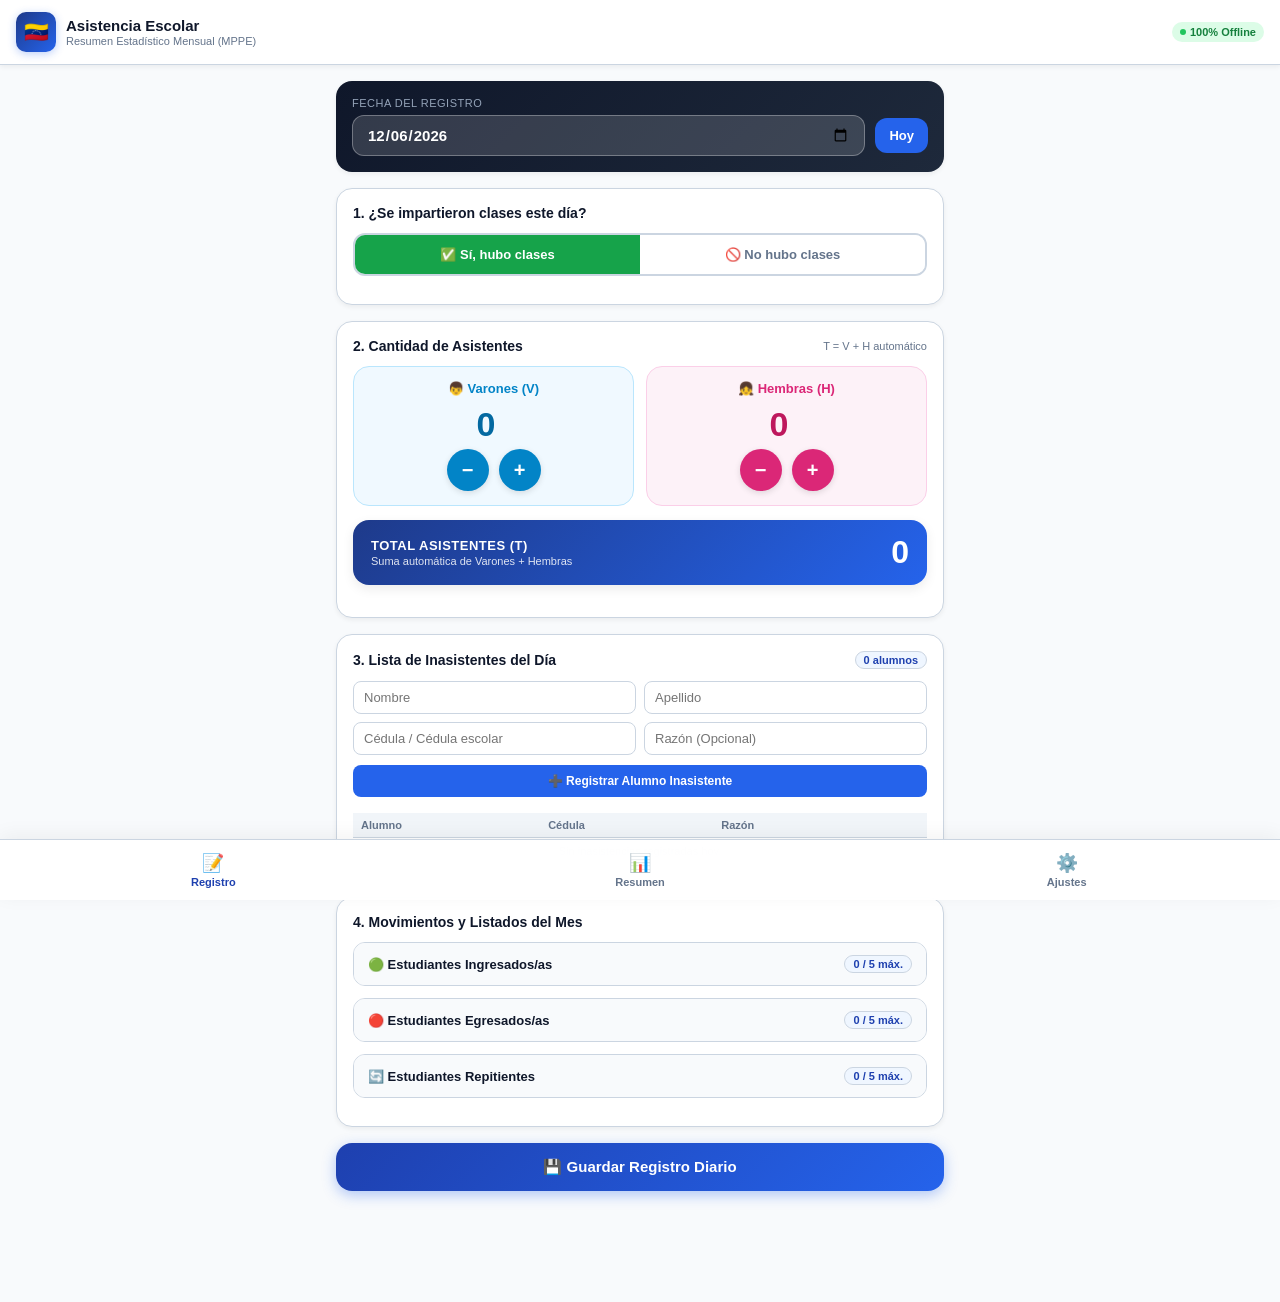
==== AsistenciaEscolar.html @ 457284bc "feat: Version inicial Asistencia Escolar MPPE Venezuela (100% Offline)" ====
<!DOCTYPE html>
<html lang="es">
<head>
  <meta charset="UTF-8">
  <meta name="viewport" content="width=device-width, initial-scale=1.0, maximum-scale=1.0, user-scalable=no">
  <meta name="theme-color" content="#1e3a8a">
  <meta name="description" content="Registro diario de asistencia escolar y resumen estadístico mensual según formato oficial MPPE. 100% offline.">
  <title>Asistencia Escolar - MPPE Venezuela</title>

  <style>
    /* 
      Asistencia Escolar Mobile App Styling
      Estilo moderno, responsivo, soporte de modo oscuro, adaptado al formato venezolano MPPE
    */
    :root {
      --primary: #1e40af;
      --primary-hover: #1d4ed8;
      --primary-light: #eff6ff;
      --boys-color: #0284c7;
      --boys-bg: #f0f9ff;
      --girls-color: #db2777;
      --girls-bg: #fdf2f8;
      --noclass-color: #dc2626;
      --noclass-bg: #fef2f2;
      --success: #16a34a;
      --warning: #d97706;
      --surface: #ffffff;
      --background: #f8fafc;
      --text-main: #0f172a;
      --text-muted: #64748b;
      --border: #cbd5e1;
      --radius-lg: 16px;
      --radius-md: 12px;
      --radius-sm: 8px;
      --shadow-sm: 0 2px 5px rgba(0,0,0,0.06);
      --shadow-md: 0 4px 12px rgba(0,0,0,0.08);
      --shadow-lg: 0 10px 25px -5px rgba(30,64,175,0.15);
    }

    body.dark-mode {
      --background: #0f172a;
      --surface: #1e293b;
      --text-main: #f8fafc;
      --text-muted: #94a3b8;
      --border: #334155;
      --primary-light: #1e293b;
      --boys-bg: #0c4a6e;
      --girls-bg: #831843;
      --noclass-bg: #450a0a;
    }

    * {
      box-sizing: border-box;
      margin: 0;
      padding: 0;
      -webkit-tap-highlight-color: transparent;
      font-family: -apple-system, BlinkMacSystemFont, "Segoe UI", Roboto, Helvetica, Arial, sans-serif;
    }

    body {
      background-color: var(--background);
      color: var(--text-main);
      min-height: 100vh;
      padding-bottom: 95px;
      transition: background-color 0.2s ease, color 0.2s ease;
    }

    /* HEADER */
    .app-header {
      position: sticky;
      top: 0;
      z-index: 40;
      background: rgba(255, 255, 255, 0.96);
      backdrop-filter: blur(12px);
      -webkit-backdrop-filter: blur(12px);
      border-bottom: 1px solid var(--border);
      padding: 12px 16px;
      display: flex;
      align-items: center;
      justify-content: space-between;
      box-shadow: var(--shadow-sm);
    }

    body.dark-mode .app-header {
      background: rgba(30, 41, 59, 0.96);
    }

    .brand {
      display: flex;
      align-items: center;
      gap: 10px;
    }

    .brand-icon {
      width: 40px;
      height: 40px;
      background: linear-gradient(135deg, #1e3a8a, #2563eb);
      color: white;
      border-radius: 10px;
      display: flex;
      align-items: center;
      justify-content: center;
      font-size: 20px;
      box-shadow: 0 2px 8px rgba(37,99,235,0.3);
    }

    .brand-text h1 {
      font-size: 15px;
      font-weight: 700;
      color: var(--text-main);
      line-height: 1.2;
    }

    .brand-text p {
      font-size: 11px;
      color: var(--text-muted);
    }

    .offline-badge {
      background: #dcfce7;
      color: #15803d;
      font-size: 11px;
      font-weight: 600;
      padding: 4px 8px;
      border-radius: 20px;
      display: flex;
      align-items: center;
      gap: 4px;
    }

    body.dark-mode .offline-badge {
      background: #14532d;
      color: #86efac;
    }

    .offline-badge::before {
      content: '';
      width: 6px;
      height: 6px;
      background-color: #22c55e;
      border-radius: 50%;
    }

    .container {
      max-width: 640px;
      margin: 0 auto;
      padding: 16px;
    }

    .tab-content {
      display: none;
    }

    .tab-content.active {
      display: block;
      animation: fadeIn 0.25s ease-in-out;
    }

    @keyframes fadeIn {
      from { opacity: 0; transform: translateY(6px); }
      to { opacity: 1; transform: translateY(0); }
    }

    .card {
      background: var(--surface);
      border-radius: var(--radius-lg);
      border: 1px solid var(--border);
      padding: 16px;
      margin-bottom: 16px;
      box-shadow: var(--shadow-sm);
    }

    .card-title {
      font-size: 14px;
      font-weight: 700;
      color: var(--text-main);
      display: flex;
      align-items: center;
      justify-content: space-between;
      margin-bottom: 12px;
    }

    .badge-counter {
      background: var(--primary-light);
      color: var(--primary);
      padding: 2px 8px;
      border-radius: 12px;
      font-size: 11px;
      font-weight: 700;
      border: 1px solid var(--border);
    }

    /* DATE SELECTOR */
    .date-selector-card {
      background: linear-gradient(135deg, #0f172a, #1e293b);
      color: white;
      border: none;
    }

    .date-selector-card label {
      font-size: 11px;
      color: #94a3b8;
      text-transform: uppercase;
      letter-spacing: 0.5px;
      display: block;
      margin-bottom: 6px;
    }

    .date-input-wrapper {
      display: flex;
      gap: 10px;
      align-items: center;
    }

    .date-input-wrapper input[type="date"] {
      flex: 1;
      background: rgba(255, 255, 255, 0.15);
      border: 1px solid rgba(255, 255, 255, 0.3);
      color: white;
      padding: 10px 14px;
      border-radius: var(--radius-md);
      font-size: 15px;
      font-weight: 600;
      outline: none;
    }

    .btn-today {
      background: #2563eb;
      color: white;
      border: none;
      padding: 10px 14px;
      border-radius: var(--radius-md);
      font-weight: 600;
      font-size: 13px;
      cursor: pointer;
      white-space: nowrap;
    }

    /* CLASES SÍ / NO SELECTOR */
    .class-status-selector {
      border: 2px solid var(--border);
      border-radius: var(--radius-md);
      overflow: hidden;
      display: grid;
      grid-template-columns: 1fr 1fr;
      margin-bottom: 12px;
    }

    .class-status-btn {
      padding: 12px;
      border: none;
      background: var(--surface);
      color: var(--text-muted);
      font-weight: 700;
      font-size: 13px;
      cursor: pointer;
      transition: all 0.2s ease;
      display: flex;
      align-items: center;
      justify-content: center;
      gap: 6px;
    }

    .class-status-btn.active.yes {
      background: #16a34a;
      color: white;
    }

    .class-status-btn.active.no {
      background: #dc2626;
      color: white;
    }

    .word-counter-badge {
      font-size: 11px;
      font-weight: 600;
      padding: 3px 8px;
      border-radius: 6px;
      background: #f1f5f9;
      color: #64748b;
    }

    .word-counter-badge.warn {
      background: #fef3c7;
      color: #b45309;
    }

    .reason-textarea {
      width: 100%;
      margin-top: 8px;
      padding: 12px;
      border-radius: var(--radius-md);
      border: 1px solid #fca5a5;
      background: var(--surface);
      color: var(--text-main);
      font-size: 14px;
      resize: vertical;
      min-height: 80px;
      outline: none;
    }

    /* CONTADORES V Y H */
    .counters-grid {
      display: grid;
      grid-template-columns: 1fr 1fr;
      gap: 12px;
      margin-bottom: 14px;
    }

    .counter-card {
      padding: 14px;
      border-radius: var(--radius-lg);
      text-align: center;
    }

    .counter-card.boys {
      background: var(--boys-bg);
      border: 1px solid #bae6fd;
    }

    .counter-card.girls {
      background: var(--girls-bg);
      border: 1px solid #fbcfe8;
    }

    body.dark-mode .counter-card.boys { border-color: #0284c7; }
    body.dark-mode .counter-card.girls { border-color: #be185d; }

    .counter-title {
      font-size: 13px;
      font-weight: 700;
      margin-bottom: 4px;
    }

    .counter-card.boys .counter-title { color: var(--boys-color); }
    .counter-card.girls .counter-title { color: var(--girls-color); }
    body.dark-mode .counter-card.boys .counter-title { color: #38bdf8; }
    body.dark-mode .counter-card.girls .counter-title { color: #f472b6; }

    .counter-display-input {
      font-size: 34px;
      font-weight: 800;
      line-height: 1;
      margin: 4px 0;
      width: 100%;
      text-align: center;
      border: 1px dashed transparent;
      border-radius: var(--radius-sm);
      background: transparent;
      outline: none;
    }

    .counter-display-input:focus {
      border-color: var(--primary);
      background: rgba(255, 255, 255, 0.4);
    }

    body.dark-mode .counter-display-input:focus {
      background: rgba(0, 0, 0, 0.3);
    }

    .counter-card.boys .counter-display-input { color: #0369a1; }
    .counter-card.girls .counter-display-input { color: #be185d; }
    body.dark-mode .counter-card.boys .counter-display-input { color: #7dd3fc; }
    body.dark-mode .counter-card.girls .counter-display-input { color: #f472b6; }

    .counter-controls {
      display: flex;
      gap: 10px;
      justify-content: center;
    }

    .btn-counter {
      width: 42px;
      height: 42px;
      border-radius: 50%;
      border: none;
      font-size: 20px;
      font-weight: bold;
      cursor: pointer;
      display: flex;
      align-items: center;
      justify-content: center;
      box-shadow: 0 2px 6px rgba(0,0,0,0.12);
    }

    .btn-counter:active { transform: scale(0.92); }
    .boys .btn-counter { background: #0284c7; color: white; }
    .girls .btn-counter { background: #db2777; color: white; }

    /* TOTAL ASISTENCIA CARD */
    .total-summary-card {
      background: linear-gradient(135deg, #1e3a8a, #2563eb);
      color: white;
      border-radius: var(--radius-lg);
      padding: 14px 18px;
      display: flex;
      align-items: center;
      justify-content: space-between;
      margin-bottom: 16px;
      box-shadow: var(--shadow-md);
    }

    .total-summary-title {
      font-size: 13px;
      text-transform: uppercase;
      font-weight: 700;
      letter-spacing: 0.5px;
    }

    .total-summary-sub {
      font-size: 11px;
      opacity: 0.85;
      margin-top: 2px;
    }

    .total-summary-value {
      font-size: 32px;
      font-weight: 800;
    }

    /* INASISTENTES LIST & FORMS */
    .inline-form {
      display: grid;
      grid-template-columns: 1fr 1fr;
      gap: 8px;
      margin-bottom: 10px;
    }

    .form-control-sm {
      width: 100%;
      padding: 8px 10px;
      border: 1px solid var(--border);
      border-radius: var(--radius-sm);
      font-size: 13px;
      background: var(--surface);
      color: var(--text-main);
      outline: none;
    }

    .form-control-sm:focus {
      border-color: var(--primary);
    }

    .btn-add-item {
      background: #2563eb;
      color: white;
      border: none;
      padding: 9px 12px;
      border-radius: var(--radius-sm);
      font-size: 12px;
      font-weight: 700;
      cursor: pointer;
      display: inline-flex;
      align-items: center;
      justify-content: center;
      gap: 4px;
    }

    .items-table {
      width: 100%;
      border-collapse: collapse;
      margin-top: 8px;
      font-size: 12px;
    }

    .items-table th {
      background: #f1f5f9;
      color: var(--text-muted);
      font-weight: 700;
      padding: 6px 8px;
      text-align: left;
      font-size: 11px;
    }

    body.dark-mode .items-table th { background: #0f172a; }

    .items-table td {
      padding: 7px 8px;
      border-top: 1px solid var(--border);
    }

    .btn-del-item {
      background: #fee2e2;
      color: #b91c1c;
      border: none;
      padding: 3px 6px;
      border-radius: 4px;
      font-size: 11px;
      cursor: pointer;
    }

    body.dark-mode .btn-del-item {
      background: #7f1d1d;
      color: #fca5a5;
    }

    /* SAVE BUTTON */
    .btn-save-main {
      width: 100%;
      background: linear-gradient(135deg, #1e40af, #2563eb);
      color: white;
      border: none;
      padding: 15px;
      border-radius: var(--radius-lg);
      font-size: 15px;
      font-weight: 700;
      cursor: pointer;
      box-shadow: 0 4px 14px rgba(37,99,235,0.35);
      display: flex;
      align-items: center;
      justify-content: center;
      gap: 8px;
      margin-top: 10px;
    }

    .btn-save-main:active { transform: scale(0.98); }

    /* SUMMARY TAB */
    .month-picker-bar {
      display: flex;
      gap: 8px;
      margin-bottom: 14px;
    }

    .month-picker-bar select {
      flex: 1;
      padding: 10px;
      border-radius: var(--radius-md);
      border: 1px solid var(--border);
      background: var(--surface);
      color: var(--text-main);
      font-size: 13px;
      font-weight: 600;
      outline: none;
    }

    .metrics-grid {
      display: grid;
      grid-template-columns: repeat(2, 1fr);
      gap: 10px;
      margin-bottom: 14px;
    }

    .metric-card {
      background: var(--surface);
      border-radius: var(--radius-md);
      border: 1px solid var(--border);
      padding: 12px;
      box-shadow: var(--shadow-sm);
    }

    .metric-card.primary {
      grid-column: span 2;
      background: linear-gradient(135deg, #1e3a8a, #1d4ed8);
      color: white;
    }

    .metric-title {
      font-size: 11px;
      text-transform: uppercase;
      font-weight: 700;
      color: var(--text-muted);
    }

    .metric-card.primary .metric-title { color: #bfdbfe; }

    .metric-value {
      font-size: 24px;
      font-weight: 800;
      margin-top: 2px;
    }

    .metric-sub {
      font-size: 11px;
      margin-top: 3px;
      color: var(--text-muted);
    }

    .metric-card.primary .metric-sub { color: #dbeafe; }

    .table-responsive {
      overflow-x: auto;
      border-radius: var(--radius-md);
      border: 1px solid var(--border);
    }

    .daily-log-table {
      width: 100%;
      border-collapse: collapse;
      background: var(--surface);
      color: var(--text-main);
      font-size: 12px;
    }

    .daily-log-table th {
      background: #f1f5f9;
      color: var(--text-muted);
      font-weight: 700;
      text-transform: uppercase;
      font-size: 10px;
      padding: 8px;
      text-align: center;
    }

    body.dark-mode .daily-log-table th { background: #0f172a; }

    .daily-log-table td {
      padding: 8px;
      border-top: 1px solid var(--border);
      text-align: center;
    }

    /* BOTTOM NAV */
    .bottom-nav {
      position: fixed;
      bottom: 0;
      left: 0;
      right: 0;
      z-index: 50;
      background: rgba(255, 255, 255, 0.96);
      backdrop-filter: blur(16px);
      -webkit-backdrop-filter: blur(16px);
      border-top: 1px solid var(--border);
      display: flex;
      justify-content: space-around;
      padding: 8px 0;
      box-shadow: 0 -4px 20px rgba(0,0,0,0.05);
    }

    body.dark-mode .bottom-nav { background: rgba(30, 41, 59, 0.96); }

    .nav-item {
      flex: 1;
      display: flex;
      flex-direction: column;
      align-items: center;
      justify-content: center;
      gap: 2px;
      background: none;
      border: none;
      color: var(--text-muted);
      font-size: 11px;
      font-weight: 600;
      cursor: pointer;
      padding: 4px 0;
    }

    .nav-item.active { color: var(--primary); }
    .nav-icon { font-size: 18px; }

    /* MODAL */
    .modal-overlay {
      position: fixed;
      top: 0; left: 0; right: 0; bottom: 0;
      background: rgba(15, 23, 42, 0.65);
      backdrop-filter: blur(4px);
      z-index: 100;
      display: flex;
      align-items: center;
      justify-content: center;
      padding: 16px;
      opacity: 0;
      pointer-events: none;
      transition: opacity 0.2s ease;
    }

    .modal-overlay.active {
      opacity: 1;
      pointer-events: auto;
    }

    .modal-container {
      background: var(--surface);
      color: var(--text-main);
      width: 100%;
      max-width: 500px;
      border-radius: var(--radius-lg);
      padding: 18px;
      box-shadow: var(--shadow-lg);
      max-height: 90vh;
      overflow-y: auto;
    }

    .modal-header {
      display: flex;
      align-items: center;
      justify-content: space-between;
      margin-bottom: 12px;
    }

    .modal-title {
      font-size: 15px;
      font-weight: 700;
      color: var(--text-main);
    }

    .btn-close-modal {
      background: #f1f5f9;
      border: none;
      width: 30px;
      height: 30px;
      border-radius: 50%;
      font-size: 16px;
      cursor: pointer;
      display: flex;
      align-items: center;
      justify-content: center;
    }

    body.dark-mode .btn-close-modal { background: #334155; color: white; }

    /* TOAST */
    .toast {
      position: fixed;
      top: 18px;
      left: 50%;
      transform: translateX(-50%) translateY(-20px);
      background: #0f172a;
      color: white;
      padding: 10px 18px;
      border-radius: 30px;
      font-size: 12px;
      font-weight: 600;
      box-shadow: 0 10px 25px rgba(0,0,0,0.2);
      z-index: 200;
      opacity: 0;
      pointer-events: none;
      transition: all 0.3s ease;
    }

    .toast.show {
      opacity: 1;
      transform: translateX(-50%) translateY(0);
    }

    /* COLLAPSIBLE DETAILS */
    details {
      border: 1px solid var(--border);
      border-radius: var(--radius-md);
      margin-bottom: 12px;
      background: var(--surface);
      overflow: hidden;
    }

    details summary {
      padding: 12px 14px;
      font-weight: 700;
      font-size: 13px;
      cursor: pointer;
      background: #f8fafc;
      color: var(--text-main);
      display: flex;
      align-items: center;
      justify-content: space-between;
      user-select: none;
    }

    body.dark-mode details summary { background: #1e293b; }

    details[open] summary {
      border-bottom: 1px solid var(--border);
    }

    .details-body {
      padding: 14px;
    }
  </style>
</head>
<body>

  <!-- HEADER NATIVO MÓVIL -->
  <header class="app-header">
    <div class="brand">
      <div class="brand-icon">🇻🇪</div>
      <div class="brand-text">
        <h1>Asistencia Escolar</h1>
        <p>Resumen Estadístico Mensual (MPPE)</p>
      </div>
    </div>
    <div class="header-actions">
      <span class="offline-badge">100% Offline</span>
    </div>
  </header>

  <main class="container">

    <!-- ========================================== -->
    <!-- TAB 1: REGISTRO DIARIO DE ASISTENCIA       -->
    <!-- ========================================== -->
    <section id="tab-form" class="tab-content active">

      <!-- SELECTOR DE FECHA -->
      <div class="card date-selector-card">
        <label for="inputDate">Fecha del Registro</label>
        <div class="date-input-wrapper">
          <input type="date" id="inputDate">
          <button type="button" id="btnToday" class="btn-today">Hoy</button>
        </div>
      </div>

      <!-- PASO 1: SE DIO O NO SE DIO CLASES -->
      <div class="card">
        <div class="card-title">
          <span>1. ¿Se impartieron clases este día?</span>
        </div>

        <div class="class-status-selector">
          <button type="button" id="btnClassYes" class="class-status-btn active yes">
            ✅ Sí, hubo clases
          </button>
          <button type="button" id="btnClassNo" class="class-status-btn no">
            🚫 No hubo clases
          </button>
        </div>

        <!-- MOTIVO SI NO HUBO CLASES -->
        <div id="containerNoClassReason" style="display: none; margin-top: 10px;">
          <div style="display: flex; justify-content: space-between; align-items: center; margin-bottom: 4px;">
            <label style="font-size: 11px; font-weight: 700; color: #dc2626; text-transform: uppercase;">
              Motivo o razón de suspensión:
            </label>
            <span id="wordCountBadge" class="word-counter-badge">0 / 20 palabras sugeridas</span>
          </div>
          <p style="font-size: 11px; color: var(--text-muted); margin-bottom: 6px;">
            💡 <em>Sugerencia: No exceder 20 palabras para que ajuste perfectamente en la casilla del formato oficial.</em>
          </p>
          <textarea id="inputNoClassReason" class="reason-textarea" placeholder="Ej: Suspensión por mantenimiento de aulas y fumigación general..."></textarea>
        </div>
      </div>

      <!-- SECCIÓN QUE SOLO SE MUESTRA SI SÍ HUBO CLASES -->
      <div id="classActiveSection">

        <!-- PASO 2: ASISTENCIA V Y H (T ES AUTOMÁTICO) -->
        <div class="card">
          <div class="card-title">
            <span>2. Cantidad de Asistentes</span>
            <span style="font-size:11px; color:var(--text-muted); font-weight:normal;">T = V + H automático</span>
          </div>

          <div class="counters-grid">
            <!-- VARONES (V) -->
            <div class="counter-card boys">
              <div class="counter-title">👦 Varones (V)</div>
              <input type="number" id="inputNinos" class="counter-display-input" min="0" value="0" inputmode="numeric" pattern="[0-9]*">
              <div class="counter-controls">
                <button type="button" id="btnMinusNinos" class="btn-counter">−</button>
                <button type="button" id="btnPlusNinos" class="btn-counter">+</button>
              </div>
            </div>

            <!-- HEMBRAS (H) -->
            <div class="counter-card girls">
              <div class="counter-title">👧 Hembras (H)</div>
              <input type="number" id="inputNinas" class="counter-display-input" min="0" value="0" inputmode="numeric" pattern="[0-9]*">
              <div class="counter-controls">
                <button type="button" id="btnMinusNinas" class="btn-counter">−</button>
                <button type="button" id="btnPlusNinas" class="btn-counter">+</button>
              </div>
            </div>
          </div>

          <!-- ASISTENCIA TOTAL DEL DÍA (AUTOMÁTICA) -->
          <div class="total-summary-card">
            <div>
              <div class="total-summary-title">Total Asistentes (T)</div>
              <div class="total-summary-sub">Suma automática de Varones + Hembras</div>
            </div>
            <div id="displayTotal" class="total-summary-value">0</div>
          </div>
        </div>

        <!-- PASO 3: LISTA DE ALUMNOS INASISTENTES DEL DÍA (SIN LÍMITE) -->
        <div class="card">
          <div class="card-title">
            <span>3. Lista de Inasistentes del Día</span>
            <span id="badgeInasistentesCount" class="badge-counter">0 alumnos</span>
          </div>

          <div class="inline-form">
            <input type="text" id="inasistenteNombre" class="form-control-sm" placeholder="Nombre">
            <input type="text" id="inasistenteApellido" class="form-control-sm" placeholder="Apellido">
            <input type="text" id="inasistenteCedula" class="form-control-sm" placeholder="Cédula / Cédula escolar">
            <input type="text" id="inasistenteRazon" class="form-control-sm" placeholder="Razón (Opcional)">
          </div>

          <button type="button" id="btnAddInasistente" class="btn-add-item" style="width: 100%; margin-bottom: 8px;">
            ➕ Registrar Alumno Inasistente
          </button>

          <div id="containerInasistentesList" style="overflow-x: auto;">
            <table class="items-table">
              <thead>
                <tr>
                  <th>Alumno</th>
                  <th>Cédula</th>
                  <th>Razón</th>
                  <th></th>
                </tr>
              </thead>
              <tbody id="tbodyInasistentes">
                <tr><td colspan="4" style="text-align:center; color:var(--text-muted);">Sin inasistencias registradas hoy.</td></tr>
              </tbody>
            </table>
          </div>
        </div>

      </div> <!-- Fin #classActiveSection -->

      <!-- SECCIONES DE MATRÍCULA Y MOVIMIENTOS DEL MES -->
      <div class="card">
        <div class="card-title">
          <span>4. Movimientos y Listados del Mes</span>
        </div>

        <!-- 4.1 INGRESADOS (MÁX 5 AL MES) -->
        <details>
          <summary>
            <span>🟢 Estudiantes Ingresados/as</span>
            <span id="badgeIngresadosCount" class="badge-counter">0 / 5 máx.</span>
          </summary>
          <div class="details-body">
            <p style="font-size: 11px; color: var(--text-muted); margin-bottom: 10px;">
              Límite de 5 registros mensuales según formato MPPE.
            </p>
            <div class="inline-form">
              <input type="text" id="ingresadoNombre" class="form-control-sm" placeholder="Nombre y Apellido">
              <select id="ingresadoGen" class="form-control-sm">
                <option value="V">Varón (V)</option>
                <option value="H">Hembra (H)</option>
              </select>
              <input type="text" id="ingresadoPlantel" class="form-control-sm" placeholder="Plantel de procedencia">
              <input type="date" id="ingresadoFecha" class="form-control-sm">
            </div>
            <button type="button" id="btnAddIngresado" class="btn-add-item" style="width: 100%; margin-bottom: 8px;">
              ➕ Agregar Estudiante Ingresado
            </button>
            <table class="items-table">
              <thead>
                <tr><th>Nombre</th><th>Gen</th><th>Procedencia</th><th>Fecha</th><th></th></tr>
              </thead>
              <tbody id="tbodyIngresados"></tbody>
            </table>
          </div>
        </details>

        <!-- 4.2 EGRESADOS (MÁX 5 AL MES) -->
        <details>
          <summary>
            <span>🔴 Estudiantes Egresados/as</span>
            <span id="badgeEgresadosCount" class="badge-counter">0 / 5 máx.</span>
          </summary>
          <div class="details-body">
            <p style="font-size: 11px; color: var(--text-muted); margin-bottom: 10px;">
              Límite de 5 registros mensuales según formato MPPE.
            </p>
            <div class="inline-form">
              <input type="text" id="egresadoNombre" class="form-control-sm" placeholder="Nombre y Apellido">
              <select id="egresadoGen" class="form-control-sm">
                <option value="V">Varón (V)</option>
                <option value="H">Hembra (H)</option>
              </select>
              <input type="text" id="egresadoPlantel" class="form-control-sm" placeholder="Plantel aceptación de cupo">
              <input type="date" id="egresadoFecha" class="form-control-sm">
            </div>
            <button type="button" id="btnAddEgresado" class="btn-add-item" style="width: 100%; margin-bottom: 8px;">
              ➕ Agregar Estudiante Egresado
            </button>
            <table class="items-table">
              <thead>
                <tr><th>Nombre</th><th>Gen</th><th>Plantel Aceptación</th><th>Fecha</th><th></th></tr>
              </thead>
              <tbody id="tbodyEgresados"></tbody>
            </table>
          </div>
        </details>

        <!-- 4.3 REPITIENTES (MÁX 5 AL MES) -->
        <details>
          <summary>
            <span>🔄 Estudiantes Repitientes</span>
            <span id="badgeRepitientesCount" class="badge-counter">0 / 5 máx.</span>
          </summary>
          <div class="details-body">
            <p style="font-size: 11px; color: var(--text-muted); margin-bottom: 10px;">
              Selección exclusiva: 1ª, 2ª o 3ª vez. Límite de 5 registros mensuales.
            </p>
            <div class="inline-form">
              <input type="text" id="repitienteNombre" class="form-control-sm" placeholder="Nombre y Apellido">
              <input type="number" id="repitienteEdad" class="form-control-sm" placeholder="Edad" min="3" max="20">
              <select id="repitienteVez" class="form-control-sm" style="grid-column: span 2;">
                <option value="1">1ª vez</option>
                <option value="2">2ª vez</option>
                <option value="3">3ª vez</option>
              </select>
            </div>
            <button type="button" id="btnAddRepitiente" class="btn-add-item" style="width: 100%; margin-bottom: 8px;">
              ➕ Agregar Estudiante Repitiente
            </button>
            <table class="items-table">
              <thead>
                <tr><th>Nombre</th><th>Edad</th><th>Condición</th><th></th></tr>
              </thead>
              <tbody id="tbodyRepitientes"></tbody>
            </table>
          </div>
        </details>
      </div>

      <!-- BOTON GUARDAR -->
      <button type="button" id="btnSaveAttendance" class="btn-save-main">
        💾 Guardar Registro Diario
      </button>

    </section>

    <!-- ========================================== -->
    <!-- TAB 2: RESUMEN MENSUAL E INFORMES          -->
    <!-- ========================================== -->
    <section id="tab-summary" class="tab-content">
      
      <!-- BARRA DE SELECCION DE MES/AÑO -->
      <div class="card" style="padding: 12px;">
        <div class="month-picker-bar">
          <select id="selectMonth">
            <option value="01">Enero</option>
            <option value="02">Febrero</option>
            <option value="03">Marzo</option>
            <option value="04">Abril</option>
            <option value="05">Mayo</option>
            <option value="06">Junio</option>
            <option value="07">Julio</option>
            <option value="08">Agosto</option>
            <option value="09">Septiembre</option>
            <option value="10">Octubre</option>
            <option value="11">Noviembre</option>
            <option value="12">Diciembre</option>
          </select>
          <select id="selectYear"></select>
        </div>

        <!-- BOTONES DE EXPORTACION SEGÚN FORMATO MPPE -->
        <div style="display: grid; grid-template-columns: 1fr 1fr; gap: 8px;">
          <button type="button" id="btnExportPDF" style="background:#dc2626; color:white; border:none; padding:12px; border-radius:var(--radius-md); font-weight:700; font-size:12px; cursor:pointer; display:flex; align-items:center; justify-content:center; gap:6px;">
            📄 Exportar PDF (MPPE)
          </button>
          <button type="button" id="btnExportExcel" style="background:#16a34a; color:white; border:none; padding:12px; border-radius:var(--radius-md); font-weight:700; font-size:12px; cursor:pointer; display:flex; align-items:center; justify-content:center; gap:6px;">
            📊 Exportar Excel (MPPE)
          </button>
        </div>
      </div>

      <!-- METRICAS Y PROMEDIOS -->
      <div class="metrics-grid">
        <div class="metric-card primary">
          <div class="metric-title">Promedio Asistencia Diaria</div>
          <div id="valPromedioTotal" class="metric-value">0</div>
          <div id="valPromedioNinosNinas" class="metric-sub">0 Varones (V) / 0 Hembras (H)</div>
        </div>

        <div class="metric-card">
          <div class="metric-title">Días con Clases</div>
          <div id="valDiasLectivos" class="metric-value" style="color:#16a34a;">0</div>
          <div class="metric-sub">Días impartidos</div>
        </div>

        <div class="metric-card">
          <div class="metric-title">Días Sin Clases</div>
          <div id="valDiasSinClases" class="metric-value" style="color:#dc2626;">0</div>
          <div class="metric-sub">Días suspendidos</div>
        </div>

        <div class="metric-card">
          <div class="metric-title">Ingresados Mes</div>
          <div id="valIntegradosTotal" class="metric-value" style="color:#0284c7;">0</div>
          <div class="metric-sub">Máx. 5 al mes</div>
        </div>

        <div class="metric-card">
          <div class="metric-title">Retirados Mes</div>
          <div id="valRetiradosTotal" class="metric-value" style="color:#d97706;">0</div>
          <div class="metric-sub">Egresados en el mes</div>
        </div>
      </div>

      <!-- GRAFICO DE TENDENCIA -->
      <div class="card">
        <div class="card-title">📈 Tendencia de Asistencia Diaria</div>
        <div id="chartContainer" style="margin-top: 10px;"></div>
      </div>

      <!-- TABLA BITÁCORA DIARIA DEL MES -->
      <div class="card">
        <div class="card-title">📅 Registros Diarios del Mes</div>
        <div class="table-responsive" style="margin-top: 10px;">
          <table class="daily-log-table">
            <thead>
              <tr>
                <th>Día</th>
                <th>Fecha</th>
                <th>Estado</th>
                <th>V</th>
                <th>H</th>
                <th>Total</th>
                <th>Inasist.</th>
                <th>Acción</th>
              </tr>
            </thead>
            <tbody id="dailyLogTableBody"></tbody>
          </table>
        </div>
      </div>

    </section>

    <!-- ========================================== -->
    <!-- TAB 3: AJUSTES, CONFIGURACIÓN Y MODO OSCURO -->
    <!-- ========================================== -->
    <section id="tab-settings" class="tab-content">
      
      <!-- MODO OSCURO -->
      <div class="card">
        <div style="display:flex; justify-content:space-between; align-items:center;">
          <div>
            <strong style="font-size: 14px;">🌙 Modo Oscuro</strong>
            <p style="font-size: 11px; color: var(--text-muted);">Interfaz optimizada para baja luminosidad</p>
          </div>
          <input type="checkbox" id="toggleDarkMode" style="width:20px; height:20px; cursor:pointer;">
        </div>
      </div>

      <!-- DATOS INSTITUCIONALES DEL PLANTEL (MEMBRETE MPPE) -->
      <div class="card">
        <div class="card-title">🏫 Datos Institucionales del Plantel</div>
        <div style="display: flex; flex-direction: column; gap: 10px;">
          <div>
            <label style="font-size: 11px; font-weight:700; color:var(--text-muted); text-transform:uppercase;">Nombre del Plantel / Escuela</label>
            <input type="text" id="cfgSchoolName" class="form-control-sm" placeholder="Ej. U.E.N. República de Indonesia">
          </div>
          <div style="display:grid; grid-template-columns: 1fr 1fr; gap: 8px;">
            <div>
              <label style="font-size: 11px; font-weight:700; color:var(--text-muted); text-transform:uppercase;">Código DEA</label>
              <input type="text" id="cfgDeaCode" class="form-control-sm" placeholder="Ej. OD 17441503">
            </div>
            <div>
              <label style="font-size: 11px; font-weight:700; color:var(--text-muted); text-transform:uppercase;">RIF</label>
              <input type="text" id="cfgSchoolRif" class="form-control-sm" placeholder="Ej. J-31685926-6">
            </div>
          </div>
          <div>
            <label style="font-size: 11px; font-weight:700; color:var(--text-muted); text-transform:uppercase;">Ubicación / Dirección</label>
            <input type="text" id="cfgSchoolLocation" class="form-control-sm" placeholder="Ej. Valle Arriba - Baruta">
          </div>
        </div>
      </div>

      <!-- DATOS DEL AULA Y DOCENTE -->
      <div class="card">
        <div class="card-title">📋 Datos del Aula y Docente</div>
        <div style="display: flex; flex-direction: column; gap: 10px;">
          <div>
            <label style="font-size: 11px; font-weight:700; color:var(--text-muted); text-transform:uppercase;">Docente</label>
            <input type="text" id="cfgTeacherName" class="form-control-sm" placeholder="Ej. Prof. María Rodríguez">
          </div>
          <div style="display:grid; grid-template-columns: 1fr 1fr; gap: 8px;">
            <div>
              <label style="font-size: 11px; font-weight:700; color:var(--text-muted); text-transform:uppercase;">Grado</label>
              <input type="text" id="cfgGrade" class="form-control-sm" placeholder="Ej. 3er Grado">
            </div>
            <div>
              <label style="font-size: 11px; font-weight:700; color:var(--text-muted); text-transform:uppercase;">Sección</label>
              <input type="text" id="cfgSection" class="form-control-sm" placeholder="Ej. A">
            </div>
          </div>
          <div style="display:grid; grid-template-columns: 1fr 1fr; gap: 8px;">
            <div>
              <label style="font-size: 11px; font-weight:700; color:var(--text-muted); text-transform:uppercase;">Año Escolar</label>
              <input type="text" id="cfgSchoolYear" class="form-control-sm" placeholder="Ej. 2025-2026">
            </div>
            <div>
              <label style="font-size: 11px; font-weight:700; color:var(--text-muted); text-transform:uppercase;">Días Hábiles del Mes</label>
              <input type="number" id="cfgDiasHabiles" class="form-control-sm" placeholder="Ej. 20" min="1" max="31">
            </div>
          </div>
        </div>
      </div>

      <!-- MATRÍCULA INICIAL Y EXTRANJEROS -->
      <div class="card">
        <div class="card-title">📊 Matrícula Inicial y Extranjeros</div>
        <div style="display: flex; flex-direction: column; gap: 10px;">
          <div>
            <label style="font-size: 11px; font-weight:700; color:var(--text-muted); text-transform:uppercase;">Matriculados en 1º Día del Mes</label>
            <div style="display:grid; grid-template-columns: 1fr 1fr; gap: 8px; margin-top:4px;">
              <input type="number" id="cfgMatriculaV" class="form-control-sm" placeholder="Varones (V)" min="0">
              <input type="number" id="cfgMatriculaH" class="form-control-sm" placeholder="Hembras (H)" min="0">
            </div>
          </div>
          <div>
            <label style="font-size: 11px; font-weight:700; color:var(--text-muted); text-transform:uppercase;">Extranjeros Matriculados</label>
            <div style="display:grid; grid-template-columns: 1fr 1fr; gap: 8px; margin-top:4px;">
              <input type="number" id="cfgExtranjerosV" class="form-control-sm" placeholder="Varones (V)" min="0">
              <input type="number" id="cfgExtranjerosH" class="form-control-sm" placeholder="Hembras (H)" min="0">
            </div>
          </div>
        </div>
      </div>

      <!-- CLASIFICACIÓN POR EDAD Y GÉNERO -->
      <div class="card">
        <div class="card-title">
          <span>👶 Clasificación por Edad y Género</span>
          <span style="font-size:10px; color:var(--text-muted);">Planilla Oficial</span>
        </div>
        <p style="font-size: 11px; color: var(--text-muted); margin-bottom: 8px;">
          Guarda las edades de tus alumnos. El total (T) se calcula automáticamente:
        </p>
        <div id="containerAgesConfig" style="display:flex; flex-direction:column; gap:6px;">
          <!-- Filas de edades generadas dinámicamente -->
        </div>
        <button type="button" id="btnAddAgeRow" class="btn-add-item" style="margin-top: 8px; width:100%;">
          ➕ Agregar otra edad
        </button>
      </div>

      <!-- BOTONES DE GUARDAR O BORRAR CONFIGURACIÓN -->
      <div style="display: flex; flex-direction: column; gap: 8px; margin-bottom: 16px;">
        <button type="button" id="btnSaveConfig" style="background:#1e40af; color:white; border:none; padding:12px; border-radius:var(--radius-md); font-weight:700; font-size:13px; cursor:pointer;">
          💾 Guardar Configuración Permanente
        </button>
        <button type="button" id="btnClearConfig" style="background:#fee2e2; color:#b91c1c; border:1px solid #fca5a5; padding:10px; border-radius:var(--radius-md); font-weight:700; font-size:12px; cursor:pointer;">
          🗑️ Borrar Configuración (Preguntar siempre antes de exportar)
        </button>
      </div>

      <!-- RESPALDO JSON Y DEMO -->
      <div class="card">
        <div class="card-title">📦 Copia de Seguridad y Datos Demo</div>
        <div style="display: flex; flex-direction: column; gap: 8px;">
          <button type="button" id="btnLoadDemoData" style="background:#16a34a; color:white; border:none; padding:10px; border-radius:var(--radius-md); font-weight:700; font-size:12px; cursor:pointer;">
            ⚡ Cargar Datos de Demostración del Mes
          </button>
          <button type="button" id="btnExportBackup" style="background:#4f46e5; color:white; border:none; padding:10px; border-radius:var(--radius-md); font-weight:700; font-size:12px; cursor:pointer;">
            ⬇️ Descargar Copia de Seguridad (.json)
          </button>
          <label style="background:#e0e7ff; color:#3730a3; border:1px dashed #6366f1; padding:10px; border-radius:var(--radius-md); font-weight:700; font-size:12px; cursor:pointer; text-align:center; display:block;">
            ⬆️ Restaurar Copia de Seguridad
            <input type="file" id="inputImportBackup" accept=".json" style="display: none;">
          </label>
        </div>
      </div>

    </section>

  </main>

  <!-- NAVEGACIÓN INFERIOR TÁCTIL -->
  <nav class="bottom-nav">
    <button type="button" class="nav-item active" data-tab="form">
      <span class="nav-icon">📝</span>
      <span>Registro</span>
    </button>
    <button type="button" class="nav-item" data-tab="summary">
      <span class="nav-icon">📊</span>
      <span>Resumen</span>
    </button>
    <button type="button" class="nav-item" data-tab="settings">
      <span class="nav-icon">⚙️</span>
      <span>Ajustes</span>
    </button>
  </nav>

  <!-- MODAL: PREGUNTAR DATOS ESTADÍSTICOS ANTES DE EXPORTAR -->
  <div id="modalExportPrompt" class="modal-overlay">
    <div class="modal-container">
      <div class="modal-header">
        <h3 class="modal-title">📄 Datos Requeridos para el Informe Oficial</h3>
        <button type="button" id="btnCloseExportModal" class="btn-close-modal">✕</button>
      </div>
      <p style="font-size:12px; color:var(--text-muted); margin-bottom:12px;">
        Verifica o completa los datos del mes antes de generar el documento oficial (MPPE):
      </p>

      <div style="display:flex; flex-direction:column; gap:10px;">
        <div>
          <label style="font-size:11px; font-weight:700; text-transform:uppercase;">Días Hábiles del Mes:</label>
          <input type="number" id="promptDiasHabiles" class="form-control-sm" placeholder="Ej. 20" min="1" max="31">
        </div>
        <div>
          <label style="font-size:11px; font-weight:700; text-transform:uppercase;">Matrícula en 1º Día del Mes:</label>
          <div style="display:grid; grid-template-columns:1fr 1fr; gap:8px;">
            <input type="number" id="promptMatriculaV" class="form-control-sm" placeholder="Varones (V)" min="0">
            <input type="number" id="promptMatriculaH" class="form-control-sm" placeholder="Hembras (H)" min="0">
          </div>
        </div>
        <div>
          <label style="font-size:11px; font-weight:700; text-transform:uppercase;">Extranjeros Matriculados:</label>
          <div style="display:grid; grid-template-columns:1fr 1fr; gap:8px;">
            <input type="number" id="promptExtranjerosV" class="form-control-sm" placeholder="Varones (V)" min="0">
            <input type="number" id="promptExtranjerosH" class="form-control-sm" placeholder="Hembras (H)" min="0">
          </div>
        </div>
        <div>
          <label style="font-size:11px; font-weight:700; text-transform:uppercase;">Clasificación por Edad y Género:</label>
          <div id="promptAgesContainer" style="display:flex; flex-direction:column; gap:6px; margin-top:4px;"></div>
        </div>
      </div>

      <button type="button" id="btnConfirmExport" style="width:100%; margin-top:16px; background:#16a34a; color:white; border:none; padding:12px; border-radius:var(--radius-md); font-weight:700; cursor:pointer;">
        ✅ Generar Documento Ahora
      </button>
    </div>
  </div>

  <!-- TOAST NOTIFICACIÓN -->
  <div id="toast" class="toast">Guardado correctamente</div>

  <!-- JAVASCRIPT EMBEBIDO AUTÓNOMO -->
  <script>
    /* ========================================================
       1. DATABASE MANAGER (IndexedDB con LocalStorage fallback)
       ======================================================== */
    const DB_NAME = 'AsistenciaEscolarDB_MPPE';
    const DB_VERSION = 2;
    const STORE_DAILY = 'asistencia_diaria';
    const STORE_INGRESADOS = 'estudiantes_ingresados';
    const STORE_EGRESADOS = 'estudiantes_egresados';
    const STORE_REPITIENTES = 'estudiantes_repitientes';

    class AttendanceDB {
      constructor() {
        this.db = null;
        this.initPromise = this.initDB();
      }

      async initDB() {
        return new Promise((resolve) => {
          if (!window.indexedDB) {
            resolve(null);
            return;
          }
          const request = indexedDB.open(DB_NAME, DB_VERSION);
          request.onerror = () => resolve(null);
          request.onsuccess = (e) => {
            this.db = e.target.result;
            resolve(this.db);
          };
          request.onupgradeneeded = (e) => {
            const db = e.target.result;
            if (!db.objectStoreNames.contains(STORE_DAILY)) {
              db.createObjectStore(STORE_DAILY, { keyPath: 'date' });
            }
            if (!db.objectStoreNames.contains(STORE_INGRESADOS)) {
              const s = db.createObjectStore(STORE_INGRESADOS, { keyPath: 'id', autoIncrement: true });
              s.createIndex('mes', 'mes', { unique: false });
            }
            if (!db.objectStoreNames.contains(STORE_EGRESADOS)) {
              const s = db.createObjectStore(STORE_EGRESADOS, { keyPath: 'id', autoIncrement: true });
              s.createIndex('mes', 'mes', { unique: false });
            }
            if (!db.objectStoreNames.contains(STORE_REPITIENTES)) {
              const s = db.createObjectStore(STORE_REPITIENTES, { keyPath: 'id', autoIncrement: true });
              s.createIndex('mes', 'mes', { unique: false });
            }
          };
        });
      }

      /* REGISTROS DIARIOS */
      async saveDailyRecord(rec) {
        await this.initPromise;
        const item = {
          date: rec.date,
          isNoClass: Boolean(rec.isNoClass),
          noClassReason: rec.isNoClass ? (rec.noClassReason || '').trim() : '',
          ninos: rec.isNoClass ? 0 : Math.max(0, Number(rec.ninos || 0)),
          ninas: rec.isNoClass ? 0 : Math.max(0, Number(rec.ninas || 0)),
          inasistentes: Array.isArray(rec.inasistentes) ? rec.inasistentes : [],
          updatedAt: new Date().toISOString()
        };

        if (this.db) {
          return new Promise((resolve, reject) => {
            const tx = this.db.transaction([STORE_DAILY], 'readwrite');
            const req = tx.objectStore(STORE_DAILY).put(item);
            req.onsuccess = () => resolve(item);
            req.onerror = () => reject(req.error);
          });
        } else {
          const all = this._getLS(STORE_DAILY);
          all[item.date] = item;
          localStorage.setItem(STORE_DAILY, JSON.stringify(all));
          return item;
        }
      }

      async getDailyRecord(dateStr) {
        await this.initPromise;
        if (this.db) {
          return new Promise((resolve) => {
            const tx = this.db.transaction([STORE_DAILY], 'readonly');
            const req = tx.objectStore(STORE_DAILY).get(dateStr);
            req.onsuccess = () => resolve(req.result || null);
            req.onerror = () => resolve(null);
          });
        } else {
          const all = this._getLS(STORE_DAILY);
          return all[dateStr] || null;
        }
      }

      async getRecordsByMonthYear(year, month) {
        await this.initPromise;
        let records = [];
        if (this.db) {
          records = await new Promise((resolve) => {
            const tx = this.db.transaction([STORE_DAILY], 'readonly');
            const req = tx.objectStore(STORE_DAILY).getAll();
            req.onsuccess = () => resolve(req.result || []);
            req.onerror = () => resolve([]);
          });
        } else {
          records = Object.values(this._getLS(STORE_DAILY));
        }

        const prefix = `${year}-${String(month).padStart(2, '0')}`;
        const filtered = records.filter(r => r.date && r.date.startsWith(prefix));
        filtered.sort((a, b) => a.date.localeCompare(b.date));
        return filtered;
      }

      /* INGRESADOS (MÁX 5 AL MES) */
      async getIngresados(year, month) {
        const mesKey = `${year}-${String(month).padStart(2, '0')}`;
        return this._getListByMes(STORE_INGRESADOS, mesKey);
      }

      async addIngresado(year, month, data) {
        const list = await this.getIngresados(year, month);
        if (list.length >= 5) {
          throw new Error('Límite mensual alcanzado: Máximo 5 estudiantes ingresados permitidos en la planilla oficial.');
        }
        data.mes = `${year}-${String(month).padStart(2, '0')}`;
        return this._addItem(STORE_INGRESADOS, data);
      }

      async deleteIngresado(id) {
        return this._deleteItem(STORE_INGRESADOS, id);
      }

      /* EGRESADOS (MÁX 5 AL MES) */
      async getEgresados(year, month) {
        const mesKey = `${year}-${String(month).padStart(2, '0')}`;
        return this._getListByMes(STORE_EGRESADOS, mesKey);
      }

      async addEgresado(year, month, data) {
        const list = await this.getEgresados(year, month);
        if (list.length >= 5) {
          throw new Error('Límite mensual alcanzado: Máximo 5 estudiantes egresados permitidos en la planilla oficial.');
        }
        data.mes = `${year}-${String(month).padStart(2, '0')}`;
        return this._addItem(STORE_EGRESADOS, data);
      }

      async deleteEgresado(id) {
        return this._deleteItem(STORE_EGRESADOS, id);
      }

      /* REPITIENTES (MÁX 5 AL MES) */
      async getRepitientes(year, month) {
        const mesKey = `${year}-${String(month).padStart(2, '0')}`;
        return this._getListByMes(STORE_REPITIENTES, mesKey);
      }

      async addRepitiente(year, month, data) {
        const list = await this.getRepitientes(year, month);
        if (list.length >= 5) {
          throw new Error('Límite mensual alcanzado: Máximo 5 estudiantes repitientes permitidos en la planilla oficial.');
        }
        data.mes = `${year}-${String(month).padStart(2, '0')}`;
        return this._addItem(STORE_REPITIENTES, data);
      }

      async deleteRepitiente(id) {
        return this._deleteItem(STORE_REPITIENTES, id);
      }

      /* HELPERS DE TABLAS */
      async _getListByMes(storeName, mesKey) {
        await this.initPromise;
        if (this.db) {
          return new Promise((resolve) => {
            const tx = this.db.transaction([storeName], 'readonly');
            const store = tx.objectStore(storeName);
            const index = store.index('mes');
            const req = index.getAll(mesKey);
            req.onsuccess = () => resolve(req.result || []);
            req.onerror = () => resolve([]);
          });
        } else {
          const all = this._getLS(storeName);
          return (all[mesKey] || []);
        }
      }

      async _addItem(storeName, item) {
        await this.initPromise;
        if (this.db) {
          return new Promise((resolve, reject) => {
            const tx = this.db.transaction([storeName], 'readwrite');
            const req = tx.objectStore(storeName).add(item);
            req.onsuccess = () => resolve(req.result);
            req.onerror = () => reject(req.error);
          });
        } else {
          const all = this._getLS(storeName);
          if (!all[item.mes]) all[item.mes] = [];
          item.id = Date.now() + Math.random();
          all[item.mes].push(item);
          localStorage.setItem(storeName, JSON.stringify(all));
          return item.id;
        }
      }

      async _deleteItem(storeName, id) {
        await this.initPromise;
        if (this.db) {
          return new Promise((resolve, reject) => {
            const tx = this.db.transaction([storeName], 'readwrite');
            const req = tx.objectStore(storeName).delete(Number(id));
            req.onsuccess = () => resolve(true);
            req.onerror = () => reject(req.error);
          });
        } else {
          const all = this._getLS(storeName);
          for (const mes in all) {
            all[mes] = all[mes].filter(x => x.id != id);
          }
          localStorage.setItem(storeName, JSON.stringify(all));
          return true;
        }
      }

      /* CONFIGURACIÓN Y EDADES */
      async saveConfig(cfg) {
        localStorage.setItem('asistencia_mppe_config', JSON.stringify(cfg));
        return cfg;
      }

      async getConfig() {
        const raw = localStorage.getItem('asistencia_mppe_config');
        if (raw) {
          try { return JSON.parse(raw); } catch (e) {}
        }
        return {
          schoolName: 'U.E.N. "República de Indonesia"',
          deaCode: 'OD 17441503',
          schoolLocation: 'Valle Arriba - Baruta',
          schoolRif: 'J-31685926-6',
          teacherName: '',
          grade: '',
          section: '',
          schoolYear: '2025-2026',
          diasHabiles: 20,
          matriculaV: 0,
          matriculaH: 0,
          extranjerosV: 0,
          extranjerosH: 0,
          edades: [
            { edad: 3, v: 0, h: 0 },
            { edad: 4, v: 0, h: 0 },
            { edad: 5, v: 0, h: 0 },
            { edad: 6, v: 0, h: 0 },
            { edad: 7, v: 0, h: 0 },
            { edad: 8, v: 0, h: 0 }
          ]
        };
      }

      async clearConfig() {
        localStorage.removeItem('asistencia_mppe_config');
      }

      _getLS(store) {
        try {
          const r = localStorage.getItem(store);
          return r ? JSON.parse(r) : {};
        } catch (e) { return {}; }
      }
    }

    window.attendanceDB = new AttendanceDB();

    /* ========================================================
       2. EXPORTADOR A EXCEL (Idéntico a la planilla MPPE)
       ======================================================== */
    window.mppeExcelExport = {
      generateReport: function(year, monthNum, monthName, dailyRecords, summary, cfg, ingresados, egresados, repitientes) {
        const fileName = `RESUMEN_ESTADISTICO_${monthName.toUpperCase()}_${year}.xls`;

        // Procesar filas de días de clase (Lunes a Viernes del mes seleccionado)
        const daysInMonth = new Date(year, monthNum, 0).getDate();
        let rowsDailyHtml = '';
        const dayLetters = ['D', 'L', 'M', 'M', 'J', 'V', 'S'];

        let sumV = 0, sumH = 0, sumT = 0;

        for (let d = 1; d <= daysInMonth; d++) {
          const dateObj = new Date(year, monthNum - 1, d);
          const dayWeek = dateObj.getDay();
          if (dayWeek === 0 || dayWeek === 6) continue; // Excluir fin de semana

          const dayLetter = dayLetters[dayWeek];
          const dateStr = `${year}-${String(monthNum).padStart(2, '0')}-${String(d).padStart(2, '0')}`;
          const formattedDate = `${String(d).padStart(2, '0')}/${String(monthNum).padStart(2, '0')}`;

          const record = dailyRecords.find(r => r.date === dateStr);

          if (record && record.isNoClass) {
            // DÍA SIN CLASES: FUSIONAR 3 CELDAS (V, H, T) CON EL MOTIVO
            let reasonText = (record.noClassReason || 'Sin actividad escolar').trim();
            // Truncar si es muy largo para no romper la estética
            if (reasonText.length > 45) {
              reasonText = reasonText.substring(0, 42) + '...';
            }
            rowsDailyHtml += `
              <tr style="height: 22px;">
                <td style="border: 1px solid black; text-align: center; font-weight: bold;">${dayLetter}</td>
                <td style="border: 1px solid black; text-align: center;">${formattedDate}</td>
                <td colspan="3" style="border: 1px solid black; text-align: center; font-size: 10px; font-style: italic; background-color: #fee2e2; color: #991b1b; padding: 2px;">${reasonText}</td>
              </tr>
            `;
          } else if (record) {
            const v = record.ninos || 0;
            const h = record.ninas || 0;
            const t = v + h;
            sumV += v; sumH += h; sumT += t;
            rowsDailyHtml += `
              <tr style="height: 22px;">
                <td style="border: 1px solid black; text-align: center; font-weight: bold;">${dayLetter}</td>
                <td style="border: 1px solid black; text-align: center;">${formattedDate}</td>
                <td style="border: 1px solid black; text-align: center;">${v}</td>
                <td style="border: 1px solid black; text-align: center;">${h}</td>
                <td style="border: 1px solid black; text-align: center; font-weight: bold;">${t}</td>
              </tr>
            `;
          } else {
            // Día lectivo sin registro aún
            rowsDailyHtml += `
              <tr style="height: 22px;">
                <td style="border: 1px solid black; text-align: center; font-weight: bold;">${dayLetter}</td>
                <td style="border: 1px solid black; text-align: center;">${formattedDate}</td>
                <td style="border: 1px solid black; text-align: center;"></td>
                <td style="border: 1px solid black; text-align: center;"></td>
                <td style="border: 1px solid black; text-align: center;"></td>
              </tr>
            `;
          }
        }

        // Fila Total
        rowsDailyHtml += `
          <tr style="height: 24px; font-weight: bold; background-color: #f1f5f9;">
            <td colspan="2" style="border: 1px solid black; text-align: center;">Total</td>
            <td style="border: 1px solid black; text-align: center;">${sumV}</td>
            <td style="border: 1px solid black; text-align: center;">${sumH}</td>
            <td style="border: 1px solid black; text-align: center;">${sumT}</td>
          </tr>
        `;

        // Cuadro ASISTENCIA (Promedio y Porcentaje)
        const totalDiasConClase = summary.diasConClase || (sumT > 0 ? 1 : 0);
        const promV = totalDiasConClase > 0 ? (sumV / totalDiasConClase).toFixed(1) : '0';
        const promH = totalDiasConClase > 0 ? (sumH / totalDiasConClase).toFixed(1) : '0';
        const promT = totalDiasConClase > 0 ? (sumT / totalDiasConClase).toFixed(1) : '0';

        // Movimientos
        const matIniV = Number(cfg.matriculaV || 0);
        const matIniH = Number(cfg.matriculaH || 0);
        const matIniT = matIniV + matIniH;

        const ingV = ingresados.filter(x => x.genero === 'V').length;
        const ingH = ingresados.filter(x => x.genero === 'H').length;
        const ingT = ingV + ingH;

        const extV = Number(cfg.extranjerosV || 0);
        const extH = Number(cfg.extranjerosH || 0);
        const extT = extV + extH;

        const egV = egresados.filter(x => x.genero === 'V').length;
        const egH = egresados.filter(x => x.genero === 'H').length;
        const egT = egV + egH;

        const matFinV = Math.max(0, matIniV + ingV - egV);
        const matFinH = Math.max(0, matIniH + ingH - egH);
        const matFinT = matFinV + matFinH;

        const diasHabiles = Number(cfg.diasHabiles || 20);
        const porcV = (matFinV > 0 && diasHabiles > 0) ? ((sumV / (matFinV * diasHabiles)) * 100).toFixed(1) + '%' : '0%';
        const porcH = (matFinH > 0 && diasHabiles > 0) ? ((sumH / (matFinH * diasHabiles)) * 100).toFixed(1) + '%' : '0%';
        const porcT = (matFinT > 0 && diasHabiles > 0) ? ((sumT / (matFinT * diasHabiles)) * 100).toFixed(1) + '%' : '0%';

        // Cuadro Ingresados (Mínimo 3, Máximo 5)
        let rowsIngresados = '';
        for (let i = 0; i < Math.max(3, Math.min(5, ingresados.length)); i++) {
          const item = ingresados[i] || {};
          rowsIngresados += `
            <tr style="height: 20px;">
              <td style="border: 1px solid black; padding-left: 4px;">${item.nombreApellido || ''}</td>
              <td style="border: 1px solid black; text-align: center;">${item.genero || ''}</td>
              <td style="border: 1px solid black; padding-left: 4px;">${item.plantelProcedencia || ''}</td>
              <td style="border: 1px solid black; text-align: center;">${item.fecha ? item.fecha.split('-').reverse().join('/') : ''}</td>
            </tr>
          `;
        }

        // Cuadro Egresados (Mínimo 3, Máximo 5)
        let rowsEgresados = '';
        for (let i = 0; i < Math.max(3, Math.min(5, egresados.length)); i++) {
          const item = egresados[i] || {};
          rowsEgresados += `
            <tr style="height: 20px;">
              <td style="border: 1px solid black; padding-left: 4px;">${item.nombreApellido || ''}</td>
              <td style="border: 1px solid black; text-align: center;">${item.genero || ''}</td>
              <td style="border: 1px solid black; padding-left: 4px;">${item.plantelAceptacion || ''}</td>
              <td style="border: 1px solid black; text-align: center;">${item.fecha ? item.fecha.split('-').reverse().join('/') : ''}</td>
            </tr>
          `;
        }

        // Cuadro Repitientes (Mínimo 3, Máximo 5)
        let rowsRepitientes = '';
        for (let i = 0; i < Math.max(3, Math.min(5, repitientes.length)); i++) {
          const item = repitientes[i] || {};
          const v1 = (item.condicion === '1') ? 'X' : '';
          const v2 = (item.condicion === '2') ? 'X' : '';
          const v3 = (item.condicion === '3') ? 'X' : '';
          rowsRepitientes += `
            <tr style="height: 20px;">
              <td style="border: 1px solid black; padding-left: 4px;">${item.nombreApellido || ''}</td>
              <td style="border: 1px solid black; text-align: center;">${item.edad || ''}</td>
              <td style="border: 1px solid black; text-align: center; font-weight:bold;">${v1}</td>
              <td style="border: 1px solid black; text-align: center; font-weight:bold;">${v2}</td>
              <td style="border: 1px solid black; text-align: center; font-weight:bold;">${v3}</td>
            </tr>
          `;
        }

        // Cuadro Edades (Dividido en dos columnas de edades)
        const edadesList = cfg.edades || [];
        const half = Math.ceil(edadesList.length / 2);
        let rowsEdades = '';
        let totalEdadesV = 0, totalEdadesH = 0, totalEdadesT = 0;

        for (let i = 0; i < half; i++) {
          const e1 = edadesList[i] || {};
          const e2 = edadesList[i + half] || {};

          const v1 = Number(e1.v || 0), h1 = Number(e1.h || 0), t1 = v1 + h1;
          const v2 = Number(e2.v || 0), h2 = Number(e2.h || 0), t2 = v2 + h2;

          if (e1.edad !== undefined) { totalEdadesV += v1; totalEdadesH += h1; totalEdadesT += t1; }
          if (e2.edad !== undefined) { totalEdadesV += v2; totalEdadesH += h2; totalEdadesT += t2; }

          rowsEdades += `
            <tr style="height: 19px;">
              <td style="border: 1px solid black; text-align: center; font-weight: bold;">${e1.edad !== undefined ? e1.edad : ''}</td>
              <td style="border: 1px solid black; text-align: center;">${e1.edad !== undefined ? v1 : ''}</td>
              <td style="border: 1px solid black; text-align: center;">${e1.edad !== undefined ? h1 : ''}</td>
              <td style="border: 1px solid black; text-align: center; font-weight:bold;">${e1.edad !== undefined ? t1 : ''}</td>
              
              <td style="border: 1px solid black; text-align: center; font-weight: bold;">${e2.edad !== undefined ? e2.edad : ''}</td>
              <td style="border: 1px solid black; text-align: center;">${e2.edad !== undefined ? v2 : ''}</td>
              <td style="border: 1px solid black; text-align: center;">${e2.edad !== undefined ? h2 : ''}</td>
              <td style="border: 1px solid black; text-align: center; font-weight:bold;">${e2.edad !== undefined ? t2 : ''}</td>
            </tr>
          `;
        }

        const template = `
          <html xmlns:o="urn:schemas-microsoft-com:office:office" xmlns:x="urn:schemas-microsoft-com:office:excel" xmlns="http://www.w3.org/TR/REC-html40">
          <head>
            <meta http-equiv="Content-Type" content="text/html; charset=utf-8">
            <style>
              body { font-family: 'Arial', sans-serif; font-size: 11px; }
              table { border-collapse: collapse; }
              .header-table td { font-size: 10px; }
              .title-main { font-size: 14px; font-weight: bold; text-align: center; padding: 6px; }
              .sub-title-table { width: 100%; margin-bottom: 8px; font-size: 11px; font-weight: bold; }
              .table-section-title { background-color: #f1f5f9; font-weight: bold; text-align: center; border: 1px solid black; font-size: 11px; }
              .th-cell { border: 1px solid black; text-align: center; font-weight: bold; background-color: #f8fafc; font-size: 10px; }
            </style>
          </head>
          <body>
            <!-- MEMBRETE OFICIAL VENEZUELA MPPE -->
            <table style="width: 100%; margin-bottom: 6px;">
              <tr>
                <td style="width: 25%; font-size: 10px; font-weight: bold; vertical-align: top;">
                  Ministerio del Poder Popular para la<br>
                  <span style="font-size: 14px;">EDUCACIÓN</span>
                </td>
                <td style="width: 50%; text-align: center; font-size: 10px; vertical-align: top;">
                  República Bolivariana de Venezuela<br>
                  Ministerio del Poder Popular para la Educación<br>
                  <strong>${cfg.schoolName || 'U.E.N. República de Indonesia'}</strong><br>
                  Código DEA: ${cfg.deaCode || 'OD 17441503'} - RIF: ${cfg.schoolRif || 'J-31685926-6'}<br>
                  ${cfg.schoolLocation || 'Valle Arriba - Baruta'}
                </td>
                <td style="width: 25%; text-align: right; vertical-align: top; font-weight: bold; font-size: 10px;">
                  [ MPPE ]
                </td>
              </tr>
            </table>

            <div class="title-main">RESUMEN ESTADISTICO MENSUAL DEL GRADO</div>

            <table class="sub-title-table">
              <tr>
                <td><strong>MES:</strong> ${monthName.toUpperCase()}</td>
                <td><strong>DIAS HÁBILES:</strong> ${diasHabiles}</td>
                <td><strong>GRADO:</strong> ${cfg.grade || ''}</td>
                <td><strong>SECCIÓN:</strong> ${cfg.section || ''}</td>
              </tr>
              <tr>
                <td colspan="2"><strong>DOCENTE:</strong> ${cfg.teacherName || ''}</td>
                <td colspan="2"><strong>AÑO ESCOLAR:</strong> ${cfg.schoolYear || '2025-2026'}</td>
              </tr>
            </table>

            <!-- CUERPO PRINCIPAL EN 2 COLUMNAS (TABLA MAESTRA) -->
            <table style="width: 100%;">
              <tr style="vertical-align: top;">
                
                <!-- COLUMNA IZQUIERDA: ASISTENCIA DIARIA -->
                <td style="width: 44%; padding-right: 12px;">
                  <table style="width: 100%;">
                    <thead>
                      <tr style="height: 22px;">
                        <th class="th-cell" style="width: 32px;">DIA</th>
                        <th class="th-cell" style="width: 55px;">FECHA</th>
                        <th class="th-cell" style="width: 38px;">V</th>
                        <th class="th-cell" style="width: 38px;">H</th>
                        <th class="th-cell" style="width: 42px;">T</th>
                      </tr>
                    </thead>
                    <tbody>
                      ${rowsDailyHtml}
                    </tbody>
                  </table>

                  <br>
                  <!-- CUADRO ASISTENCIA -->
                  <table style="width: 100%;">
                    <thead>
                      <tr>
                        <th colspan="4" class="table-section-title">ASISTENCIA</th>
                      </tr>
                      <tr style="height: 20px;">
                        <th class="th-cell">GENERO</th>
                        <th class="th-cell" style="width: 42px;">V</th>
                        <th class="th-cell" style="width: 42px;">H</th>
                        <th class="th-cell" style="width: 48px;">T</th>
                      </tr>
                    </thead>
                    <tbody>
                      <tr style="height: 21px;">
                        <td style="border: 1px solid black; font-weight: bold; padding-left: 6px;">Promedio</td>
                        <td style="border: 1px solid black; text-align: center;">${promV}</td>
                        <td style="border: 1px solid black; text-align: center;">${promH}</td>
                        <td style="border: 1px solid black; text-align: center; font-weight: bold;">${promT}</td>
                      </tr>
                      <tr style="height: 21px;">
                        <td style="border: 1px solid black; font-weight: bold; padding-left: 6px;">Porcentaje</td>
                        <td style="border: 1px solid black; text-align: center;">${porcV}</td>
                        <td style="border: 1px solid black; text-align: center;">${porcH}</td>
                        <td style="border: 1px solid black; text-align: center; font-weight: bold;">${porcT}</td>
                      </tr>
                    </tbody>
                  </table>
                </td>

                <!-- COLUMNA DERECHA: MOVIMIENTOS, INGRESADOS, EGRESADOS, REPITIENTES Y EDADES -->
                <td style="width: 56%;">
                  
                  <!-- 1. MOVIMIENTOS -->
                  <table style="width: 100%; margin-bottom: 8px;">
                    <thead>
                      <tr style="height: 20px;">
                        <th class="table-section-title" style="text-align: left; padding-left: 6px;">MOVIMIENTOS</th>
                        <th class="th-cell" style="width: 36px;">V</th>
                        <th class="th-cell" style="width: 36px;">H</th>
                        <th class="th-cell" style="width: 40px;">T</th>
                      </tr>
                    </thead>
                    <tbody>
                      <tr style="height: 20px;">
                        <td style="border: 1px solid black; font-size: 10px; padding-left: 4px;">ESTUDIANTES MATRICULADOS EN 1º DIA DEL MES</td>
                        <td style="border: 1px solid black; text-align: center;">${matIniV}</td>
                        <td style="border: 1px solid black; text-align: center;">${matIniH}</td>
                        <td style="border: 1px solid black; text-align: center; font-weight: bold;">${matIniT}</td>
                      </tr>
                      <tr style="height: 20px;">
                        <td style="border: 1px solid black; font-size: 10px; padding-left: 4px;">ESTUDIANTES INGRESADOS DURANTE EL MES</td>
                        <td style="border: 1px solid black; text-align: center;">${ingV}</td>
                        <td style="border: 1px solid black; text-align: center;">${ingH}</td>
                        <td style="border: 1px solid black; text-align: center; font-weight: bold;">${ingT}</td>
                      </tr>
                      <tr style="height: 20px;">
                        <td style="border: 1px solid black; font-size: 10px; padding-left: 4px;">ESTUDIANTES EXTRANJEROS MATRICULADOS</td>
                        <td style="border: 1px solid black; text-align: center;">${extV}</td>
                        <td style="border: 1px solid black; text-align: center;">${extH}</td>
                        <td style="border: 1px solid black; text-align: center; font-weight: bold;">${extT}</td>
                      </tr>
                      <tr style="height: 20px;">
                        <td style="border: 1px solid black; font-size: 10px; padding-left: 4px;">ESTUDIANTES RETIRADOS DURANTE EL MES</td>
                        <td style="border: 1px solid black; text-align: center;">${egV}</td>
                        <td style="border: 1px solid black; text-align: center;">${egH}</td>
                        <td style="border: 1px solid black; text-align: center; font-weight: bold;">${egT}</td>
                      </tr>
                      <tr style="height: 20px; font-weight: bold; background-color: #f8fafc;">
                        <td style="border: 1px solid black; font-size: 10px; padding-left: 4px;">ESTUDIANTES MATRICULADO FIN DEL MES</td>
                        <td style="border: 1px solid black; text-align: center;">${matFinV}</td>
                        <td style="border: 1px solid black; text-align: center;">${matFinH}</td>
                        <td style="border: 1px solid black; text-align: center;">${matFinT}</td>
                      </tr>
                    </tbody>
                  </table>

                  <!-- 2. ESTUDIANTES INGRESADOS/AS -->
                  <table style="width: 100%; margin-bottom: 8px;">
                    <thead>
                      <tr><th colspan="4" class="table-section-title">ESTUDIANTES INGRESADOS/AS</th></tr>
                      <tr style="height: 19px;">
                        <th class="th-cell">Nombre Y Apellido</th>
                        <th class="th-cell" style="width: 35px;">Gen</th>
                        <th class="th-cell">Plantel de Procedencia</th>
                        <th class="th-cell" style="width: 65px;">Fecha/In</th>
                      </tr>
                    </thead>
                    <tbody>
                      ${rowsIngresados}
                    </tbody>
                  </table>

                  <!-- 3. ESTUDIANTES EGRESADOS/AS -->
                  <table style="width: 100%; margin-bottom: 8px;">
                    <thead>
                      <tr><th colspan="4" class="table-section-title">ESTUDIANTES EGRESADOS/AS</th></tr>
                      <tr style="height: 19px;">
                        <th class="th-cell">Nombre y Apellido</th>
                        <th class="th-cell" style="width: 35px;">Gen</th>
                        <th class="th-cell">Plantel aceptación de cupo</th>
                        <th class="th-cell" style="width: 65px;">Fecha/R</th>
                      </tr>
                    </thead>
                    <tbody>
                      ${rowsEgresados}
                    </tbody>
                  </table>

                  <!-- 4. ESTUDIANTES REPITIENTES -->
                  <table style="width: 100%; margin-bottom: 8px;">
                    <thead>
                      <tr><th colspan="5" class="table-section-title">ESTUDIANTES REPITIENTES</th></tr>
                      <tr style="height: 19px;">
                        <th class="th-cell">Nombre y Apellido</th>
                        <th class="th-cell" style="width: 38px;">Edad</th>
                        <th class="th-cell" style="width: 44px;">1º vez</th>
                        <th class="th-cell" style="width: 44px;">2º vez</th>
                        <th class="th-cell" style="width: 44px;">3º vez</th>
                      </tr>
                    </thead>
                    <tbody>
                      ${rowsRepitientes}
                    </tbody>
                  </table>

                  <!-- 5. CLASIFICACIÓN POR EDAD Y GENERO -->
                  <table style="width: 100%;">
                    <thead>
                      <tr><th colspan="8" class="table-section-title">CLASIFICACIÓN POR EDAD Y GENERO</th></tr>
                      <tr style="height: 18px;">
                        <th class="th-cell" style="width: 35px;">Edad</th>
                        <th class="th-cell" style="width: 25px;">V</th>
                        <th class="th-cell" style="width: 25px;">H</th>
                        <th class="th-cell" style="width: 35px;">Total</th>
                        <th class="th-cell" style="width: 35px;">Edad</th>
                        <th class="th-cell" style="width: 25px;">V</th>
                        <th class="th-cell" style="width: 25px;">H</th>
                        <th class="th-cell" style="width: 35px;">Total</th>
                      </tr>
                    </thead>
                    <tbody>
                      ${rowsEdades}
                    </tbody>
                  </table>

                </td>
              </tr>
            </table>

            <br>
            <!-- PIE DE PÁGINA (FECHA DE ENTREGA Y FIRMAS EN BLANCO) -->
            <table style="width: 100%; margin-top: 25px;">
              <tr>
                <td colspan="2" style="font-size: 11px; padding-bottom: 25px;">
                  <strong>Fecha de entrega:</strong> _____ / _____ / _________
                </td>
              </tr>
              <tr>
                <td style="width: 50%; text-align: center; vertical-align: bottom;">
                  ____________________________________<br>
                  <strong>Firma del (de la) Docente</strong>
                </td>
                <td style="width: 50%; text-align: center; vertical-align: bottom;">
                  ____________________________________<br>
                  <strong>Firma Directivo</strong>
                </td>
              </tr>
            </table>
          </body>
          </html>
        `;

        const blob = new Blob(['\uFEFF' + template], { type: 'application/vnd.ms-excel;charset=utf-8' });
        const link = document.createElement('a');
        link.href = URL.createObjectURL(blob);
        link.download = fileName;
        document.body.appendChild(link);
        link.click();
        document.body.removeChild(link);
      }
    };

    /* ========================================================
       3. EXPORTADOR A PDF (Impresión idéntica a la hoja escaneada)
       ======================================================== */
    window.mppePdfExport = {
      generateAndPrintPDF: function(year, monthNum, monthName, dailyRecords, summary, cfg, ingresados, egresados, repitientes) {
        const reportWindow = window.open('', '_blank');

        // Calcular días y datos
        const daysInMonth = new Date(year, monthNum, 0).getDate();
        let rowsDailyHtml = '';
        const dayLetters = ['D', 'L', 'M', 'M', 'J', 'V', 'S'];

        let sumV = 0, sumH = 0, sumT = 0;

        for (let d = 1; d <= daysInMonth; d++) {
          const dateObj = new Date(year, monthNum - 1, d);
          const dayWeek = dateObj.getDay();
          if (dayWeek === 0 || dayWeek === 6) continue;

          const dayLetter = dayLetters[dayWeek];
          const dateStr = `${year}-${String(monthNum).padStart(2, '0')}-${String(d).padStart(2, '0')}`;
          const formattedDate = `${String(d).padStart(2, '0')}/${String(monthNum).padStart(2, '0')}`;

          const record = dailyRecords.find(r => r.date === dateStr);

          if (record && record.isNoClass) {
            let reasonText = (record.noClassReason || 'Sin actividad escolar').trim();
            if (reasonText.length > 38) reasonText = reasonText.substring(0, 35) + '...';
            rowsDailyHtml += `
              <tr style="height: 18px;">
                <td class="c-border text-center font-bold">${dayLetter}</td>
                <td class="c-border text-center">${formattedDate}</td>
                <td colspan="3" class="c-border text-center" style="font-size: 8px; font-style: italic; background:#fee2e2; color:#991b1b; padding:1px 2px;">${reasonText}</td>
              </tr>
            `;
          } else if (record) {
            const v = record.ninos || 0;
            const h = record.ninas || 0;
            const t = v + h;
            sumV += v; sumH += h; sumT += t;
            rowsDailyHtml += `
              <tr style="height: 18px;">
                <td class="c-border text-center font-bold">${dayLetter}</td>
                <td class="c-border text-center">${formattedDate}</td>
                <td class="c-border text-center">${v}</td>
                <td class="c-border text-center">${h}</td>
                <td class="c-border text-center font-bold">${t}</td>
              </tr>
            `;
          } else {
            rowsDailyHtml += `
              <tr style="height: 18px;">
                <td class="c-border text-center font-bold">${dayLetter}</td>
                <td class="c-border text-center">${formattedDate}</td>
                <td class="c-border text-center"></td>
                <td class="c-border text-center"></td>
                <td class="c-border text-center"></td>
              </tr>
            `;
          }
        }

        // Fila Total
        rowsDailyHtml += `
          <tr style="height: 20px; font-weight: bold; background-color: #f1f5f9;">
            <td colspan="2" class="c-border text-center">Total</td>
            <td class="c-border text-center">${sumV}</td>
            <td class="c-border text-center">${sumH}</td>
            <td class="c-border text-center">${sumT}</td>
          </tr>
        `;

        const totalDiasConClase = summary.diasConClase || (sumT > 0 ? 1 : 0);
        const promV = totalDiasConClase > 0 ? (sumV / totalDiasConClase).toFixed(1) : '0';
        const promH = totalDiasConClase > 0 ? (sumH / totalDiasConClase).toFixed(1) : '0';
        const promT = totalDiasConClase > 0 ? (sumT / totalDiasConClase).toFixed(1) : '0';

        const matIniV = Number(cfg.matriculaV || 0);
        const matIniH = Number(cfg.matriculaH || 0);
        const matIniT = matIniV + matIniH;

        const ingV = ingresados.filter(x => x.genero === 'V').length;
        const ingH = ingresados.filter(x => x.genero === 'H').length;
        const ingT = ingV + ingH;

        const extV = Number(cfg.extranjerosV || 0);
        const extH = Number(cfg.extranjerosH || 0);
        const extT = extV + extH;

        const egV = egresados.filter(x => x.genero === 'V').length;
        const egH = egresados.filter(x => x.genero === 'H').length;
        const egT = egV + egH;

        const matFinV = Math.max(0, matIniV + ingV - egV);
        const matFinH = Math.max(0, matIniH + ingH - egH);
        const matFinT = matFinV + matFinH;

        const diasHabiles = Number(cfg.diasHabiles || 20);
        const porcV = (matFinV > 0 && diasHabiles > 0) ? ((sumV / (matFinV * diasHabiles)) * 100).toFixed(1) + '%' : '0%';
        const porcH = (matFinH > 0 && diasHabiles > 0) ? ((sumH / (matFinH * diasHabiles)) * 100).toFixed(1) + '%' : '0%';
        const porcT = (matFinT > 0 && diasHabiles > 0) ? ((sumT / (matFinT * diasHabiles)) * 100).toFixed(1) + '%' : '0%';

        // Ingresados (Mínimo 3, Máximo 5)
        let rowsIngresados = '';
        for (let i = 0; i < Math.max(3, Math.min(5, ingresados.length)); i++) {
          const item = ingresados[i] || {};
          rowsIngresados += `
            <tr style="height: 18px;">
              <td class="c-border pl-1">${item.nombreApellido || ''}</td>
              <td class="c-border text-center">${item.genero || ''}</td>
              <td class="c-border pl-1">${item.plantelProcedencia || ''}</td>
              <td class="c-border text-center">${item.fecha ? item.fecha.split('-').reverse().join('/') : ''}</td>
            </tr>
          `;
        }

        // Egresados (Mínimo 3, Máximo 5)
        let rowsEgresados = '';
        for (let i = 0; i < Math.max(3, Math.min(5, egresados.length)); i++) {
          const item = egresados[i] || {};
          rowsEgresados += `
            <tr style="height: 18px;">
              <td class="c-border pl-1">${item.nombreApellido || ''}</td>
              <td class="c-border text-center">${item.genero || ''}</td>
              <td class="c-border pl-1">${item.plantelAceptacion || ''}</td>
              <td class="c-border text-center">${item.fecha ? item.fecha.split('-').reverse().join('/') : ''}</td>
            </tr>
          `;
        }

        // Repitientes (Mínimo 3, Máximo 5)
        let rowsRepitientes = '';
        for (let i = 0; i < Math.max(3, Math.min(5, repitientes.length)); i++) {
          const item = repitientes[i] || {};
          const v1 = (item.condicion === '1') ? 'X' : '';
          const v2 = (item.condicion === '2') ? 'X' : '';
          const v3 = (item.condicion === '3') ? 'X' : '';
          rowsRepitientes += `
            <tr style="height: 18px;">
              <td class="c-border pl-1">${item.nombreApellido || ''}</td>
              <td class="c-border text-center">${item.edad || ''}</td>
              <td class="c-border text-center font-bold">${v1}</td>
              <td class="c-border text-center font-bold">${v2}</td>
              <td class="c-border text-center font-bold">${v3}</td>
            </tr>
          `;
        }

        // Edades
        const edadesList = cfg.edades || [];
        const half = Math.ceil(edadesList.length / 2);
        let rowsEdades = '';

        for (let i = 0; i < half; i++) {
          const e1 = edadesList[i] || {};
          const e2 = edadesList[i + half] || {};

          const v1 = Number(e1.v || 0), h1 = Number(e1.h || 0), t1 = v1 + h1;
          const v2 = Number(e2.v || 0), h2 = Number(e2.h || 0), t2 = v2 + h2;

          rowsEdades += `
            <tr style="height: 16px;">
              <td class="c-border text-center font-bold">${e1.edad !== undefined ? e1.edad : ''}</td>
              <td class="c-border text-center">${e1.edad !== undefined ? v1 : ''}</td>
              <td class="c-border text-center">${e1.edad !== undefined ? h1 : ''}</td>
              <td class="c-border text-center font-bold">${e1.edad !== undefined ? t1 : ''}</td>
              
              <td class="c-border text-center font-bold">${e2.edad !== undefined ? e2.edad : ''}</td>
              <td class="c-border text-center">${e2.edad !== undefined ? v2 : ''}</td>
              <td class="c-border text-center">${e2.edad !== undefined ? h2 : ''}</td>
              <td class="c-border text-center font-bold">${e2.edad !== undefined ? t2 : ''}</td>
            </tr>
          `;
        }

        const htmlContent = `
          <!DOCTYPE html>
          <html lang="es">
          <head>
            <meta charset="UTF-8">
            <title>RESUMEN_ESTADISTICO_${monthName.toUpperCase()}_${year}</title>
            <style>
              @page { size: letter portrait; margin: 8mm 10mm; }
              body { font-family: 'Arial', sans-serif; font-size: 9.5px; color: #000; line-height: 1.2; margin: 0; padding: 0; }
              table { border-collapse: collapse; width: 100%; }
              .c-border { border: 1px solid #000; }
              .text-center { text-align: center; }
              .font-bold { font-weight: bold; }
              .pl-1 { padding-left: 4px; }
              .th-title { background: #f1f5f9; font-weight: bold; text-align: center; border: 1px solid #000; font-size: 9.5px; padding: 2px; }
              .th-cell { border: 1px solid #000; text-align: center; font-weight: bold; font-size: 8.5px; padding: 2px; background: #fafafa; }
              .no-print { display: block; }
              @media print {
                .no-print { display: none !important; }
                body { padding: 0; }
              }
            </style>
          </head>
          <body>
            <div class="no-print" style="background:#1e40af; color:white; padding:10px; text-align:center; margin-bottom:12px; border-radius:6px;">
              <strong>Previsualización de Planilla Oficial MPPE</strong><br>
              <button onclick="window.print()" style="background:#22c55e; color:white; border:none; padding:7px 16px; border-radius:4px; font-weight:bold; cursor:pointer; margin-top:5px; font-size:12px;">
                🖨️ Descargar o Imprimir en PDF
              </button>
            </div>

            <!-- MEMBRETE -->
            <table style="margin-bottom: 4px;">
              <tr>
                <td style="width: 25%; font-size: 8.5px; font-weight: bold; vertical-align: top;">
                  Ministerio del Poder Popular para la<br>
                  <span style="font-size: 13px;">EDUCACIÓN</span>
                </td>
                <td style="width: 50%; text-align: center; font-size: 9px; vertical-align: top;">
                  República Bolivariana de Venezuela<br>
                  Ministerio del Poder Popular para la Educación<br>
                  <strong>${cfg.schoolName || 'U.E.N. República de Indonesia'}</strong><br>
                  Código DEA: ${cfg.deaCode || 'OD 17441503'} - RIF: ${cfg.schoolRif || 'J-31685926-6'}<br>
                  ${cfg.schoolLocation || 'Valle Arriba - Baruta'}
                </td>
                <td style="width: 25%; text-align: right; vertical-align: top; font-weight: bold; font-size: 9px;">
                  [ U.E.N ]
                </td>
              </tr>
            </table>

            <div style="font-size: 13px; font-weight: bold; text-align: center; margin: 4px 0 6px 0; letter-spacing: 0.5px;">
              RESUMEN ESTADISTICO MENSUAL DEL GRADO
            </div>

            <table style="margin-bottom: 6px; font-size: 9.5px;">
              <tr>
                <td><strong>MES:</strong> ${monthName.toUpperCase()}</td>
                <td><strong>DIAS HÁBILES:</strong> ${diasHabiles}</td>
                <td><strong>GRADO:</strong> ${cfg.grade || ''}</td>
                <td><strong>SECCIÓN:</strong> ${cfg.section || ''}</td>
              </tr>
              <tr>
                <td colspan="2"><strong>DOCENTE:</strong> ${cfg.teacherName || ''}</td>
                <td colspan="2"><strong>AÑO ESCOLAR:</strong> ${cfg.schoolYear || '2025-2026'}</td>
              </tr>
            </table>

            <!-- ESTRUCTURA EN 2 COLUMNAS -->
            <table>
              <tr style="vertical-align: top;">
                <!-- COLUMNA IZQUIERDA -->
                <td style="width: 44%; padding-right: 8px;">
                  <table>
                    <thead>
                      <tr style="height: 18px;">
                        <th class="th-cell" style="width: 24px;">DIA</th>
                        <th class="th-cell" style="width: 45px;">FECHA</th>
                        <th class="th-cell" style="width: 32px;">V</th>
                        <th class="th-cell" style="width: 32px;">H</th>
                        <th class="th-cell" style="width: 34px;">T</th>
                      </tr>
                    </thead>
                    <tbody>
                      ${rowsDailyHtml}
                    </tbody>
                  </table>

                  <div style="margin-top: 8px;"></div>

                  <!-- CUADRO ASISTENCIA -->
                  <table>
                    <thead>
                      <tr><th colspan="4" class="th-title">ASISTENCIA</th></tr>
                      <tr style="height: 17px;">
                        <th class="th-cell">GENERO</th>
                        <th class="th-cell" style="width: 35px;">V</th>
                        <th class="th-cell" style="width: 35px;">H</th>
                        <th class="th-cell" style="width: 38px;">T</th>
                      </tr>
                    </thead>
                    <tbody>
                      <tr style="height: 18px;">
                        <td class="c-border pl-1 font-bold">Promedio</td>
                        <td class="c-border text-center">${promV}</td>
                        <td class="c-border text-center">${promH}</td>
                        <td class="c-border text-center font-bold">${promT}</td>
                      </tr>
                      <tr style="height: 18px;">
                        <td class="c-border pl-1 font-bold">Porcentaje</td>
                        <td class="c-border text-center">${porcV}</td>
                        <td class="c-border text-center">${porcH}</td>
                        <td class="c-border text-center font-bold">${porcT}</td>
                      </tr>
                    </tbody>
                  </table>
                </td>

                <!-- COLUMNA DERECHA -->
                <td style="width: 56%;">
                  <!-- 1. MOVIMIENTOS -->
                  <table style="margin-bottom: 6px;">
                    <thead>
                      <tr style="height: 17px;">
                        <th class="th-title" style="text-align: left; padding-left: 4px;">MOVIMIENTOS</th>
                        <th class="th-cell" style="width: 30px;">V</th>
                        <th class="th-cell" style="width: 30px;">H</th>
                        <th class="th-cell" style="width: 32px;">T</th>
                      </tr>
                    </thead>
                    <tbody>
                      <tr style="height: 17px;">
                        <td class="c-border pl-1" style="font-size: 8.5px;">ESTUDIANTES MATRICULADOS EN 1º DIA DEL MES</td>
                        <td class="c-border text-center">${matIniV}</td>
                        <td class="c-border text-center">${matIniH}</td>
                        <td class="c-border text-center font-bold">${matIniT}</td>
                      </tr>
                      <tr style="height: 17px;">
                        <td class="c-border pl-1" style="font-size: 8.5px;">ESTUDIANTES INGRESADOS DURANTE EL MES</td>
                        <td class="c-border text-center">${ingV}</td>
                        <td class="c-border text-center">${ingH}</td>
                        <td class="c-border text-center font-bold">${ingT}</td>
                      </tr>
                      <tr style="height: 17px;">
                        <td class="c-border pl-1" style="font-size: 8.5px;">ESTUDIANTES EXTRANJEROS MATRICULADOS</td>
                        <td class="c-border text-center">${extV}</td>
                        <td class="c-border text-center">${extH}</td>
                        <td class="c-border text-center font-bold">${extT}</td>
                      </tr>
                      <tr style="height: 17px;">
                        <td class="c-border pl-1" style="font-size: 8.5px;">ESTUDIANTES RETIRADOS DURANTE EL MES</td>
                        <td class="c-border text-center">${egV}</td>
                        <td class="c-border text-center">${egH}</td>
                        <td class="c-border text-center font-bold">${egT}</td>
                      </tr>
                      <tr style="height: 17px; font-weight: bold; background:#f8fafc;">
                        <td class="c-border pl-1" style="font-size: 8.5px;">ESTUDIANTES MATRICULADO FIN DEL MES</td>
                        <td class="c-border text-center">${matFinV}</td>
                        <td class="c-border text-center">${matFinH}</td>
                        <td class="c-border text-center">${matFinT}</td>
                      </tr>
                    </tbody>
                  </table>

                  <!-- 2. INGRESADOS -->
                  <table style="margin-bottom: 6px;">
                    <thead>
                      <tr><th colspan="4" class="th-title">ESTUDIANTES INGRESADOS/AS</th></tr>
                      <tr style="height: 16px;">
                        <th class="th-cell">Nombre Y Apellido</th>
                        <th class="th-cell" style="width: 28px;">Gen</th>
                        <th class="th-cell">Plantel de Procedencia</th>
                        <th class="th-cell" style="width: 55px;">Fecha/In</th>
                      </tr>
                    </thead>
                    <tbody>${rowsIngresados}</tbody>
                  </table>

                  <!-- 3. EGRESADOS -->
                  <table style="margin-bottom: 6px;">
                    <thead>
                      <tr><th colspan="4" class="th-title">ESTUDIANTES EGRESADOS/AS</th></tr>
                      <tr style="height: 16px;">
                        <th class="th-cell">Nombre y Apellido</th>
                        <th class="th-cell" style="width: 28px;">Gen</th>
                        <th class="th-cell">Plantel aceptación de cupo</th>
                        <th class="th-cell" style="width: 55px;">Fecha/R</th>
                      </tr>
                    </thead>
                    <tbody>${rowsEgresados}</tbody>
                  </table>

                  <!-- 4. REPITIENTES -->
                  <table style="margin-bottom: 6px;">
                    <thead>
                      <tr><th colspan="5" class="th-title">ESTUDIANTES REPITIENTES</th></tr>
                      <tr style="height: 16px;">
                        <th class="th-cell">Nombre y Apellido</th>
                        <th class="th-cell" style="width: 30px;">Edad</th>
                        <th class="th-cell" style="width: 35px;">1º vez</th>
                        <th class="th-cell" style="width: 35px;">2º vez</th>
                        <th class="th-cell" style="width: 35px;">3º vez</th>
                      </tr>
                    </thead>
                    <tbody>${rowsRepitientes}</tbody>
                  </table>

                  <!-- 5. EDADES -->
                  <table>
                    <thead>
                      <tr><th colspan="8" class="th-title">CLASIFICACIÓN POR EDAD Y GENERO</th></tr>
                      <tr style="height: 15px;">
                        <th class="th-cell" style="width: 26px;">Edad</th>
                        <th class="th-cell" style="width: 20px;">V</th>
                        <th class="th-cell" style="width: 20px;">H</th>
                        <th class="th-cell" style="width: 26px;">Total</th>
                        <th class="th-cell" style="width: 26px;">Edad</th>
                        <th class="th-cell" style="width: 20px;">V</th>
                        <th class="th-cell" style="width: 20px;">H</th>
                        <th class="th-cell" style="width: 26px;">Total</th>
                      </tr>
                    </thead>
                    <tbody>${rowsEdades}</tbody>
                  </table>
                </td>
              </tr>
            </table>

            <!-- PIE DE PÁGINA OFICIAL EN BLANCO -->
            <table style="margin-top: 30px;">
              <tr>
                <td colspan="2" style="font-size: 10px; padding-bottom: 30px;">
                  <strong>Fecha de entrega:</strong> _____ / _____ / _________
                </td>
              </tr>
              <tr>
                <td style="width: 50%; text-align: center; vertical-align: bottom;">
                  ___________________________________________<br>
                  <strong>Firma del (de la) Docente</strong>
                </td>
                <td style="width: 50%; text-align: center; vertical-align: bottom;">
                  ___________________________________________<br>
                  <strong>Firma Directivo</strong>
                </td>
              </tr>
            </table>
          </body>
          </html>
        `;

        reportWindow.document.write(htmlContent);
        reportWindow.document.close();
      }
    };

    /* ========================================================
       4. CONTROLADOR PRINCIPAL DE LA APLICACIÓN
       ======================================================== */
    document.addEventListener('DOMContentLoaded', async () => {
      // Elementos de Navegación
      const navTabs = document.querySelectorAll('.nav-item');
      const tabContents = document.querySelectorAll('.tab-content');

      // Formulario Registro Diario
      const inputDate = document.getElementById('inputDate');
      const btnToday = document.getElementById('btnToday');

      const btnClassYes = document.getElementById('btnClassYes');
      const btnClassNo = document.getElementById('btnClassNo');
      const containerNoClassReason = document.getElementById('containerNoClassReason');
      const inputNoClassReason = document.getElementById('inputNoClassReason');
      const wordCountBadge = document.getElementById('wordCountBadge');
      const classActiveSection = document.getElementById('classActiveSection');

      const inputNinos = document.getElementById('inputNinos');
      const inputNinas = document.getElementById('inputNinas');
      const displayTotal = document.getElementById('displayTotal');
      const btnMinusNinos = document.getElementById('btnMinusNinos');
      const btnPlusNinos = document.getElementById('btnPlusNinos');
      const btnMinusNinas = document.getElementById('btnMinusNinas');
      const btnPlusNinas = document.getElementById('btnPlusNinas');

      // Inasistentes
      const inasistenteNombre = document.getElementById('inasistenteNombre');
      const inasistenteApellido = document.getElementById('inasistenteApellido');
      const inasistenteCedula = document.getElementById('inasistenteCedula');
      const inasistenteRazon = document.getElementById('inasistenteRazon');
      const btnAddInasistente = document.getElementById('btnAddInasistente');
      const tbodyInasistentes = document.getElementById('tbodyInasistentes');
      const badgeInasistentesCount = document.getElementById('badgeInasistentesCount');

      // Ingresados
      const ingresadoNombre = document.getElementById('ingresadoNombre');
      const ingresadoGen = document.getElementById('ingresadoGen');
      const ingresadoPlantel = document.getElementById('ingresadoPlantel');
      const ingresadoFecha = document.getElementById('ingresadoFecha');
      const btnAddIngresado = document.getElementById('btnAddIngresado');
      const tbodyIngresados = document.getElementById('tbodyIngresados');
      const badgeIngresadosCount = document.getElementById('badgeIngresadosCount');

      // Egresados
      const egresadoNombre = document.getElementById('egresadoNombre');
      const egresadoGen = document.getElementById('egresadoGen');
      const egresadoPlantel = document.getElementById('egresadoPlantel');
      const egresadoFecha = document.getElementById('egresadoFecha');
      const btnAddEgresado = document.getElementById('btnAddEgresado');
      const tbodyEgresados = document.getElementById('tbodyEgresados');
      const badgeEgresadosCount = document.getElementById('badgeEgresadosCount');

      // Repitientes
      const repitienteNombre = document.getElementById('repitienteNombre');
      const repitienteEdad = document.getElementById('repitienteEdad');
      const repitienteVez = document.getElementById('repitienteVez');
      const btnAddRepitiente = document.getElementById('btnAddRepitiente');
      const tbodyRepitientes = document.getElementById('tbodyRepitientes');
      const badgeRepitientesCount = document.getElementById('badgeRepitientesCount');

      const btnSaveAttendance = document.getElementById('btnSaveAttendance');

      // Resumen
      const selectMonth = document.getElementById('selectMonth');
      const selectYear = document.getElementById('selectYear');
      const valPromedioTotal = document.getElementById('valPromedioTotal');
      const valPromedioNinosNinas = document.getElementById('valPromedioNinosNinas');
      const valDiasLectivos = document.getElementById('valDiasLectivos');
      const valDiasSinClases = document.getElementById('valDiasSinClases');
      const valIntegradosTotal = document.getElementById('valIntegradosTotal');
      const valRetiradosTotal = document.getElementById('valRetiradosTotal');
      const dailyLogTableBody = document.getElementById('dailyLogTableBody');

      const btnExportPDF = document.getElementById('btnExportPDF');
      const btnExportExcel = document.getElementById('btnExportExcel');

      // Modal Exportación
      const modalExportPrompt = document.getElementById('modalExportPrompt');
      const btnCloseExportModal = document.getElementById('btnCloseExportModal');
      const btnConfirmExport = document.getElementById('btnConfirmExport');
      const promptDiasHabiles = document.getElementById('promptDiasHabiles');
      const promptMatriculaV = document.getElementById('promptMatriculaV');
      const promptMatriculaH = document.getElementById('promptMatriculaH');
      const promptExtranjerosV = document.getElementById('promptExtranjerosV');
      const promptExtranjerosH = document.getElementById('promptExtranjerosH');
      const promptAgesContainer = document.getElementById('promptAgesContainer');

      // Ajustes
      const toggleDarkMode = document.getElementById('toggleDarkMode');
      const cfgSchoolName = document.getElementById('cfgSchoolName');
      const cfgDeaCode = document.getElementById('cfgDeaCode');
      const cfgSchoolRif = document.getElementById('cfgSchoolRif');
      const cfgSchoolLocation = document.getElementById('cfgSchoolLocation');
      const cfgTeacherName = document.getElementById('cfgTeacherName');
      const cfgGrade = document.getElementById('cfgGrade');
      const cfgSection = document.getElementById('cfgSection');
      const cfgSchoolYear = document.getElementById('cfgSchoolYear');
      const cfgDiasHabiles = document.getElementById('cfgDiasHabiles');
      const cfgMatriculaV = document.getElementById('cfgMatriculaV');
      const cfgMatriculaH = document.getElementById('cfgMatriculaH');
      const cfgExtranjerosV = document.getElementById('cfgExtranjerosV');
      const cfgExtranjerosH = document.getElementById('cfgExtranjerosH');
      const containerAgesConfig = document.getElementById('containerAgesConfig');
      const btnAddAgeRow = document.getElementById('btnAddAgeRow');
      const btnSaveConfig = document.getElementById('btnSaveConfig');
      const btnClearConfig = document.getElementById('btnClearConfig');

      const btnLoadDemoData = document.getElementById('btnLoadDemoData');
      const btnExportBackup = document.getElementById('btnExportBackup');
      const inputImportBackup = document.getElementById('inputImportBackup');
      const toast = document.getElementById('toast');

      // Estado en memoria
      let isNoClassState = false;
      let currentInasistentes = [];
      let pendingExportType = 'pdf'; // 'pdf' o 'excel'
      let currentMonthIngresados = [];
      let currentMonthEgresados = [];
      let currentMonthRepitientes = [];
      let currentMonthRecords = [];

      // Inicializar fechas
      const todayStr = new Date().toISOString().split('T')[0];
      inputDate.value = todayStr;
      ingresadoFecha.value = todayStr;
      egresadoFecha.value = todayStr;

      // Inicializar años
      const curYear = new Date().getFullYear();
      selectYear.innerHTML = '';
      for (let y = curYear - 2; y <= curYear + 2; y++) {
        const opt = document.createElement('option');
        opt.value = y; opt.textContent = y;
        selectYear.appendChild(opt);
      }
      selectYear.value = curYear;
      selectMonth.value = String(new Date().getMonth() + 1).padStart(2, '0');

      // Modo Oscuro
      if (localStorage.getItem('asistencia_theme') === 'dark') {
        document.body.classList.add('dark-mode');
        toggleDarkMode.checked = true;
      }

      toggleDarkMode.addEventListener('change', () => {
        if (toggleDarkMode.checked) {
          document.body.classList.add('dark-mode');
          localStorage.setItem('asistencia_theme', 'dark');
        } else {
          document.body.classList.remove('dark-mode');
          localStorage.setItem('asistencia_theme', 'light');
        }
      });

      // Navegación Tabs
      navTabs.forEach(tab => {
        tab.addEventListener('click', () => {
          const target = tab.getAttribute('data-tab');
          navTabs.forEach(t => t.classList.remove('active'));
          tabContents.forEach(c => c.classList.remove('active'));
          tab.classList.add('active');
          document.getElementById(`tab-${target}`).classList.add('active');

          if (target === 'summary') refreshMonthlySummary();
          if (target === 'settings') loadSettingsToUI();
        });
      });

      // Contador de palabras en el motivo
      function updateWordCount() {
        const text = inputNoClassReason.value.trim();
        const words = text ? text.split(/\s+/).length : 0;
        wordCountBadge.textContent = `${words} / 20 palabras sugeridas`;
        if (words > 20) {
          wordCountBadge.classList.add('warn');
        } else {
          wordCountBadge.classList.remove('warn');
        }
      }

      inputNoClassReason.addEventListener('input', updateWordCount);

      // Selector de clases Sí / No
      function setClassStatus(hasClasses) {
        isNoClassState = !hasClasses;
        if (hasClasses) {
          btnClassYes.classList.add('active');
          btnClassNo.classList.remove('active');
          containerNoClassReason.style.display = 'none';
          classActiveSection.style.display = 'block';
        } else {
          btnClassYes.classList.remove('active');
          btnClassNo.classList.add('active');
          containerNoClassReason.style.display = 'block';
          classActiveSection.style.display = 'none';
          updateWordCount();
        }
      }

      btnClassYes.addEventListener('click', () => setClassStatus(true));
      btnClassNo.addEventListener('click', () => setClassStatus(false));

      // Botón Hoy
      btnToday.addEventListener('click', () => {
        inputDate.value = todayStr;
        ingresadoFecha.value = todayStr;
        egresadoFecha.value = todayStr;
        loadDailyRecord(todayStr);
      });

      inputDate.addEventListener('change', () => {
        ingresadoFecha.value = inputDate.value;
        egresadoFecha.value = inputDate.value;
        loadDailyRecord(inputDate.value);
      });

      // Sanitizar enteros positivos
      function sanitizePos(el) {
        let v = parseInt(el.value, 10);
        if (isNaN(v) || v < 0) v = 0;
        el.value = v;
        return v;
      }

      [inputNinos, inputNinas].forEach(el => {
        el.addEventListener('input', () => {
          sanitizePos(el);
          updateTotalAttendance();
        });
      });

      btnMinusNinos.addEventListener('click', () => {
        let v = sanitizePos(inputNinos);
        if (v > 0) { inputNinos.value = v - 1; updateTotalAttendance(); }
      });
      btnPlusNinos.addEventListener('click', () => {
        let v = sanitizePos(inputNinos);
        inputNinos.value = v + 1; updateTotalAttendance();
      });

      btnMinusNinas.addEventListener('click', () => {
        let v = sanitizePos(inputNinas);
        if (v > 0) { inputNinas.value = v - 1; updateTotalAttendance(); }
      });
      btnPlusNinas.addEventListener('click', () => {
        let v = sanitizePos(inputNinas);
        inputNinas.value = v + 1; updateTotalAttendance();
      });

      function updateTotalAttendance() {
        const v = sanitizePos(inputNinos);
        const h = sanitizePos(inputNinas);
        displayTotal.textContent = v + h;
      }

      /* GESTIÓN DE INASISTENTES DEL DÍA */
      function renderInasistentesTable() {
        tbodyInasistentes.innerHTML = '';
        badgeInasistentesCount.textContent = `${currentInasistentes.length} alumnos`;

        if (currentInasistentes.length === 0) {
          tbodyInasistentes.innerHTML = `<tr><td colspan="4" style="text-align:center; color:var(--text-muted); font-size:11px;">Sin inasistencias registradas hoy.</td></tr>`;
          return;
        }

        currentInasistentes.forEach((item, idx) => {
          const tr = document.createElement('tr');
          tr.innerHTML = `
            <td><strong>${escapeHtml(item.nombre)} ${escapeHtml(item.apellido)}</strong></td>
            <td>${escapeHtml(item.cedula || '-')}</td>
            <td style="font-size:11px; color:var(--text-muted);">${escapeHtml(item.razon || '-')}</td>
            <td style="text-align:right;">
              <button type="button" class="btn-del-item" data-idx="${idx}">🗑️</button>
            </td>
          `;
          tbodyInasistentes.appendChild(tr);
        });

        tbodyInasistentes.querySelectorAll('.btn-del-item').forEach(b => {
          b.addEventListener('click', () => {
            const i = parseInt(b.getAttribute('data-idx'));
            currentInasistentes.splice(i, 1);
            renderInasistentesTable();
          });
        });
      }

      btnAddInasistente.addEventListener('click', () => {
        const nom = inasistenteNombre.value.trim();
        const ape = inasistenteApellido.value.trim();
        const ced = inasistenteCedula.value.trim();
        const raz = inasistenteRazon.value.trim();

        if (!nom || !ape) {
          showToast('Ingrese al menos Nombre y Apellido del inasistente.');
          inasistenteNombre.focus();
          return;
        }

        currentInasistentes.push({ nombre: nom, apellido: ape, cedula: ced, razon: raz });
        inasistenteNombre.value = '';
        inasistenteApellido.value = '';
        inasistenteCedula.value = '';
        inasistenteRazon.value = '';
        renderInasistentesTable();
        showToast('Inasistente agregado.');
      });

      /* GESTIÓN DE INGRESADOS DEL MES (MÁX 5) */
      async function refreshIngresadosTable() {
        const [year, month] = inputDate.value.split('-');
        currentMonthIngresados = await window.attendanceDB.getIngresados(year, month);
        tbodyIngresados.innerHTML = '';
        badgeIngresadosCount.textContent = `${currentMonthIngresados.length} / 5 máx.`;

        if (currentMonthIngresados.length === 0) {
          tbodyIngresados.innerHTML = `<tr><td colspan="5" style="text-align:center; color:var(--text-muted); font-size:11px;">No hay ingresados en este mes.</td></tr>`;
          return;
        }

        currentMonthIngresados.forEach(item => {
          const tr = document.createElement('tr');
          tr.innerHTML = `
            <td>${escapeHtml(item.nombreApellido)}</td>
            <td style="text-align:center;">${escapeHtml(item.genero)}</td>
            <td>${escapeHtml(item.plantelProcedencia || '-')}</td>
            <td style="text-align:center;">${item.fecha ? item.fecha.split('-').reverse().join('/') : '-'}</td>
            <td><button type="button" class="btn-del-item" data-id="${item.id}">🗑️</button></td>
          `;
          tbodyIngresados.appendChild(tr);
        });

        tbodyIngresados.querySelectorAll('.btn-del-item').forEach(b => {
          b.addEventListener('click', async () => {
            await window.attendanceDB.deleteIngresado(b.getAttribute('data-id'));
            await refreshIngresadosTable();
            showToast('Estudiante ingresado eliminado.');
          });
        });
      }

      btnAddIngresado.addEventListener('click', async () => {
        const nom = ingresadoNombre.value.trim();
        const gen = ingresadoGen.value;
        const pla = ingresadoPlantel.value.trim();
        const fec = ingresadoFecha.value || inputDate.value;

        if (!nom) {
          showToast('Ingrese Nombre y Apellido del ingresado.');
          ingresadoNombre.focus();
          return;
        }

        const [year, month] = inputDate.value.split('-');
        try {
          await window.attendanceDB.addIngresado(year, month, {
            nombreApellido: nom,
            genero: gen,
            plantelProcedencia: pla,
            fecha: fec
          });
          ingresadoNombre.value = '';
          ingresadoPlantel.value = '';
          await refreshIngresadosTable();
          showToast('Estudiante ingresado registrado.');
        } catch (err) {
          alert(err.message);
        }
      });

      /* GESTIÓN DE EGRESADOS DEL MES (MÁX 5) */
      async function refreshEgresadosTable() {
        const [year, month] = inputDate.value.split('-');
        currentMonthEgresados = await window.attendanceDB.getEgresados(year, month);
        tbodyEgresados.innerHTML = '';
        badgeEgresadosCount.textContent = `${currentMonthEgresados.length} / 5 máx.`;

        if (currentMonthEgresados.length === 0) {
          tbodyEgresados.innerHTML = `<tr><td colspan="5" style="text-align:center; color:var(--text-muted); font-size:11px;">No hay egresados en este mes.</td></tr>`;
          return;
        }

        currentMonthEgresados.forEach(item => {
          const tr = document.createElement('tr');
          tr.innerHTML = `
            <td>${escapeHtml(item.nombreApellido)}</td>
            <td style="text-align:center;">${escapeHtml(item.genero)}</td>
            <td>${escapeHtml(item.plantelAceptacion || '-')}</td>
            <td style="text-align:center;">${item.fecha ? item.fecha.split('-').reverse().join('/') : '-'}</td>
            <td><button type="button" class="btn-del-item" data-id="${item.id}">🗑️</button></td>
          `;
          tbodyEgresados.appendChild(tr);
        });

        tbodyEgresados.querySelectorAll('.btn-del-item').forEach(b => {
          b.addEventListener('click', async () => {
            await window.attendanceDB.deleteEgresado(b.getAttribute('data-id'));
            await refreshEgresadosTable();
            showToast('Estudiante egresado eliminado.');
          });
        });
      }

      btnAddEgresado.addEventListener('click', async () => {
        const nom = egresadoNombre.value.trim();
        const gen = egresadoGen.value;
        const pla = egresadoPlantel.value.trim();
        const fec = egresadoFecha.value || inputDate.value;

        if (!nom) {
          showToast('Ingrese Nombre y Apellido del egresado.');
          egresadoNombre.focus();
          return;
        }

        const [year, month] = inputDate.value.split('-');
        try {
          await window.attendanceDB.addEgresado(year, month, {
            nombreApellido: nom,
            genero: gen,
            plantelAceptacion: pla,
            fecha: fec
          });
          egresadoNombre.value = '';
          egresadoPlantel.value = '';
          await refreshEgresadosTable();
          showToast('Estudiante egresado registrado.');
        } catch (err) {
          alert(err.message);
        }
      });

      /* GESTIÓN DE REPITIENTES DEL MES (MÁX 5) */
      async function refreshRepitientesTable() {
        const [year, month] = inputDate.value.split('-');
        currentMonthRepitientes = await window.attendanceDB.getRepitientes(year, month);
        tbodyRepitientes.innerHTML = '';
        badgeRepitientesCount.textContent = `${currentMonthRepitientes.length} / 5 máx.`;

        if (currentMonthRepitientes.length === 0) {
          tbodyRepitientes.innerHTML = `<tr><td colspan="4" style="text-align:center; color:var(--text-muted); font-size:11px;">No hay repitientes en este mes.</td></tr>`;
          return;
        }

        currentMonthRepitientes.forEach(item => {
          const tr = document.createElement('tr');
          tr.innerHTML = `
            <td>${escapeHtml(item.nombreApellido)}</td>
            <td style="text-align:center;">${escapeHtml(item.edad || '-')}</td>
            <td style="text-align:center; font-weight:bold;">${item.condicion}ª vez</td>
            <td><button type="button" class="btn-del-item" data-id="${item.id}">🗑️</button></td>
          `;
          tbodyRepitientes.appendChild(tr);
        });

        tbodyRepitientes.querySelectorAll('.btn-del-item').forEach(b => {
          b.addEventListener('click', async () => {
            await window.attendanceDB.deleteRepitiente(b.getAttribute('data-id'));
            await refreshRepitientesTable();
            showToast('Estudiante repitiente eliminado.');
          });
        });
      }

      btnAddRepitiente.addEventListener('click', async () => {
        const nom = repitienteNombre.value.trim();
        const eda = repitienteEdad.value;
        const vez = repitienteVez.value;

        if (!nom) {
          showToast('Ingrese Nombre y Apellido del repitiente.');
          repitienteNombre.focus();
          return;
        }

        const [year, month] = inputDate.value.split('-');
        try {
          await window.attendanceDB.addRepitiente(year, month, {
            nombreApellido: nom,
            edad: eda,
            condicion: vez
          });
          repitienteNombre.value = '';
          repitienteEdad.value = '';
          await refreshRepitientesTable();
          showToast('Estudiante repitiente registrado.');
        } catch (err) {
          alert(err.message);
        }
      });

      /* CARGAR REGISTRO DIARIO */
      async function loadDailyRecord(dateStr) {
        const rec = await window.attendanceDB.getDailyRecord(dateStr);
        if (rec) {
          setClassStatus(!rec.isNoClass);
          inputNoClassReason.value = rec.noClassReason || '';
          inputNinos.value = rec.isNoClass ? 0 : Math.max(0, rec.ninos || 0);
          inputNinas.value = rec.isNoClass ? 0 : Math.max(0, rec.ninas || 0);
          currentInasistentes = Array.isArray(rec.inasistentes) ? [...rec.inasistentes] : [];
        } else {
          setClassStatus(true);
          inputNoClassReason.value = '';
          inputNinos.value = 0;
          inputNinas.value = 0;
          currentInasistentes = [];
        }
        updateTotalAttendance();
        updateWordCount();
        renderInasistentesTable();
        await refreshIngresadosTable();
        await refreshEgresadosTable();
        await refreshRepitientesTable();
      }

      /* GUARDAR REGISTRO DIARIO */
      btnSaveAttendance.addEventListener('click', async () => {
        const dateStr = inputDate.value;
        if (!dateStr) { showToast('Seleccione una fecha.'); return; }

        if (isNoClassState) {
          const reason = inputNoClassReason.value.trim();
          if (!reason) {
            showToast('Por favor ingrese el motivo del día sin clases.');
            inputNoClassReason.focus();
            return;
          }
        }

        const record = {
          date: dateStr,
          isNoClass: isNoClassState,
          noClassReason: isNoClassState ? inputNoClassReason.value.trim() : '',
          ninos: isNoClassState ? 0 : sanitizePos(inputNinos),
          ninas: isNoClassState ? 0 : sanitizePos(inputNinas),
          inasistentes: currentInasistentes
        };

        await window.attendanceDB.saveDailyRecord(record);
        if (navigator.vibrate) navigator.vibrate(50);
        showToast('Registro diario guardado con éxito.');
        await refreshMonthlySummary();
      });

      /* RESUMEN MENSUAL */
      selectMonth.addEventListener('change', refreshMonthlySummary);
      selectYear.addEventListener('change', refreshMonthlySummary);

      async function refreshMonthlySummary() {
        const y = selectYear.value;
        const m = selectMonth.value;

        currentMonthRecords = await window.attendanceDB.getRecordsByMonthYear(y, m);
        const ingresados = await window.attendanceDB.getIngresados(y, m);
        const egresados = await window.attendanceDB.getEgresados(y, m);

        let diasConClase = 0, diasSinClase = 0;
        let sumV = 0, sumH = 0, sumT = 0;

        currentMonthRecords.forEach(r => {
          if (r.isNoClass) {
            diasSinClase++;
          } else {
            diasConClase++;
            const v = r.ninos || 0;
            const h = r.ninas || 0;
            sumV += v; sumH += h; sumT += (v + h);
          }
        });

        const promV = diasConClase > 0 ? (sumV / diasConClase).toFixed(1) : '0';
        const promH = diasConClase > 0 ? (sumH / diasConClase).toFixed(1) : '0';
        const promT = diasConClase > 0 ? (sumT / diasConClase).toFixed(1) : '0';

        valPromedioTotal.textContent = promT;
        valPromedioNinosNinas.textContent = `${promV} Varones (V) / ${promH} Hembras (H)`;
        valDiasLectivos.textContent = diasConClase;
        valDiasSinClases.textContent = diasSinClase;
        valIntegradosTotal.textContent = ingresados.length;
        valRetiradosTotal.textContent = egresados.length;

        // Render tabla bitácora
        renderDailyLogTable(currentMonthRecords);
        // Render chart
        renderChart(currentMonthRecords);
      }

      function renderDailyLogTable(records) {
        dailyLogTableBody.innerHTML = '';
        if (!records || records.length === 0) {
          dailyLogTableBody.innerHTML = `<tr><td colspan="8" style="padding:16px; color:var(--text-muted);">No hay registros en este mes.</td></tr>`;
          return;
        }

        const dayLetters = ['D', 'L', 'M', 'M', 'J', 'V', 'S'];

        records.forEach(r => {
          const parts = r.date.split('-');
          const dObj = new Date(parts[0], parts[1] - 1, parts[2]);
          const dLetter = dayLetters[dObj.getDay()];
          const fDate = `${parts[2]}/${parts[1]}`;

          const statusBadge = r.isNoClass ? 
            `<span style="background:#fee2e2; color:#b91c1c; padding:2px 6px; border-radius:4px; font-weight:bold; font-size:10px;">SIN CLASE</span>` :
            `<span style="background:#dcfce7; color:#15803d; padding:2px 6px; border-radius:4px; font-weight:bold; font-size:10px;">CLASE</span>`;

          const v = r.isNoClass ? '-' : (r.ninos || 0);
          const h = r.isNoClass ? '-' : (r.ninas || 0);
          const t = r.isNoClass ? '-' : ((r.ninos || 0) + (r.ninas || 0));
          const inasCount = (r.inasistentes && r.inasistentes.length > 0) ? `${r.inasistentes.length}` : '-';

          const tr = document.createElement('tr');
          tr.innerHTML = `
            <td style="font-weight:bold;">${dLetter}</td>
            <td>${fDate}</td>
            <td>${statusBadge}</td>
            <td>${v}</td>
            <td>${h}</td>
            <td style="font-weight:bold;">${t}</td>
            <td style="color:#b91c1c; font-weight:bold;">${inasCount}</td>
            <td>
              <button type="button" class="btn-edit-day" data-date="${r.date}" style="background:#eff6ff; border:1px solid #bfdbfe; color:#1e40af; padding:2px 6px; border-radius:4px; font-size:11px; font-weight:bold; cursor:pointer;">
                ✏️ Editar
              </button>
            </td>
          `;
          dailyLogTableBody.appendChild(tr);
        });

        dailyLogTableBody.querySelectorAll('.btn-edit-day').forEach(b => {
          b.addEventListener('click', () => {
            const targetDate = b.getAttribute('data-date');
            inputDate.value = targetDate;
            loadDailyRecord(targetDate);
            navTabs.forEach(t => t.classList.remove('active'));
            tabContents.forEach(c => c.classList.remove('active'));
            document.querySelector('[data-tab="form"]').classList.add('active');
            document.getElementById('tab-form').classList.add('active');
            showToast(`Cargada fecha ${targetDate.split('-').reverse().join('/')} para editar.`);
          });
        });
      }

      function renderChart(records) {
        const container = document.getElementById('chartContainer');
        const schoolDays = records.filter(r => !r.isNoClass);
        if (schoolDays.length === 0) {
          container.innerHTML = `<p style="text-align:center; padding:15px; color:var(--text-muted); font-size:12px;">Sin asistencias registradas para graficar este mes.</p>`;
          return;
        }

        const max = Math.max(...schoolDays.map(r => (r.ninos || 0) + (r.ninas || 0)), 10);
        const w = 550, h = 180;
        const pts = schoolDays.map((r, i) => {
          const x = 30 + (i * ((w - 60) / Math.max(1, schoolDays.length - 1)));
          const y = h - 25 - (((r.ninos + r.ninas) / max) * (h - 50));
          return `${x.toFixed(1)},${y.toFixed(1)}`;
        }).join(' ');

        container.innerHTML = `
          <svg viewBox="0 0 ${w} ${h}" style="width:100%; height:auto; display:block;">
            <polyline fill="none" stroke="#2563eb" stroke-width="3" stroke-linecap="round" points="${pts}" />
          </svg>
        `;
      }

      /* ========================================================
         5. MODAL DE DATOS PREVIOS ANTES DE EXPORTAR
         ======================================================== */
      async function prepareAndPromptExport(type) {
        pendingExportType = type;
        const y = selectYear.value;
        const m = selectMonth.value;
        const records = await window.attendanceDB.getRecordsByMonthYear(y, m);

        if (records.length === 0) {
          showToast('No hay registros en este mes para exportar.');
          return;
        }

        const cfg = await window.attendanceDB.getConfig();

        // Rellenar campos del modal con lo que haya en configuración o por defecto
        promptDiasHabiles.value = cfg.diasHabiles || 20;
        promptMatriculaV.value = cfg.matriculaV || 0;
        promptMatriculaH.value = cfg.matriculaH || 0;
        promptExtranjerosV.value = cfg.extranjerosV || 0;
        promptExtranjerosH.value = cfg.extranjerosH || 0;

        // Renderizar edades en el modal
        renderPromptAges(cfg.edades || []);

        // Mostrar modal
        modalExportPrompt.classList.add('active');
      }

      function renderPromptAges(edadesList) {
        promptAgesContainer.innerHTML = '';
        if (edadesList.length === 0) {
          edadesList = [
            { edad: 3, v: 0, h: 0 }, { edad: 4, v: 0, h: 0 },
            { edad: 5, v: 0, h: 0 }, { edad: 6, v: 0, h: 0 },
            { edad: 7, v: 0, h: 0 }, { edad: 8, v: 0, h: 0 }
          ];
        }

        edadesList.forEach((item, idx) => {
          const row = document.createElement('div');
          row.style.display = 'grid';
          row.style.gridTemplateColumns = '80px 1fr 1fr';
          row.style.gap = '6px';
          row.style.alignItems = 'center';
          row.innerHTML = `
            <span style="font-size:11px; font-weight:bold;">Edad ${item.edad}:</span>
            <input type="number" class="form-control-sm prompt-age-v" data-edad="${item.edad}" placeholder="V" value="${item.v || 0}" min="0">
            <input type="number" class="form-control-sm prompt-age-h" data-edad="${item.edad}" placeholder="H" value="${item.h || 0}" min="0">
          `;
          promptAgesContainer.appendChild(row);
        });
      }

      btnExportPDF.addEventListener('click', () => prepareAndPromptExport('pdf'));
      btnExportExcel.addEventListener('click', () => prepareAndPromptExport('excel'));

      btnCloseExportModal.addEventListener('click', () => {
        modalExportPrompt.classList.remove('active');
      });

      btnConfirmExport.addEventListener('click', async () => {
        modalExportPrompt.classList.remove('active');

        const y = selectYear.value;
        const m = parseInt(selectMonth.value, 10);
        const monthName = selectMonth.options[selectMonth.selectedIndex].text;

        const records = await window.attendanceDB.getRecordsByMonthYear(y, m);
        const ingresados = await window.attendanceDB.getIngresados(y, m);
        const egresados = await window.attendanceDB.getEgresados(y, m);
        const repitientes = await window.attendanceDB.getRepitientes(y, m);

        const baseCfg = await window.attendanceDB.getConfig();

        // Recoger datos del modal
        const exportCfg = {
          ...baseCfg,
          diasHabiles: parseInt(promptDiasHabiles.value, 10) || 20,
          matriculaV: parseInt(promptMatriculaV.value, 10) || 0,
          matriculaH: parseInt(promptMatriculaH.value, 10) || 0,
          extranjerosV: parseInt(promptExtranjerosV.value, 10) || 0,
          extranjerosH: parseInt(promptExtranjerosH.value, 10) || 0,
          edades: []
        };

        const ageVInputs = promptAgesContainer.querySelectorAll('.prompt-age-v');
        const ageHInputs = promptAgesContainer.querySelectorAll('.prompt-age-h');

        ageVInputs.forEach((vInput, i) => {
          const edad = vInput.getAttribute('data-edad');
          const v = parseInt(vInput.value, 10) || 0;
          const h = parseInt(ageHInputs[i].value, 10) || 0;
          exportCfg.edades.push({ edad, v, h });
        });

        // Calcular resumen
        let diasConClase = 0, diasSinClase = 0;
        records.forEach(r => {
          if (r.isNoClass) diasSinClase++; else diasConClase++;
        });
        const summary = { diasConClase, diasSinClase };

        if (pendingExportType === 'pdf') {
          window.mppePdfExport.generateAndPrintPDF(y, m, monthName, records, summary, exportCfg, ingresados, egresados, repitientes);
        } else {
          window.mppeExcelExport.generateReport(y, m, monthName, records, summary, exportCfg, ingresados, egresados, repitientes);
          showToast('Informe de Excel generado exitosamente.');
        }
      });

      /* ========================================================
         6. GESTIÓN DE AJUSTES Y CONFIGURACIÓN
         ======================================================== */
      function renderConfigAges(edadesList) {
        containerAgesConfig.innerHTML = '';
        edadesList.forEach((item, idx) => {
          const div = document.createElement('div');
          div.style.display = 'grid';
          div.style.gridTemplateColumns = '80px 1fr 1fr 30px';
          div.style.gap = '6px';
          div.style.alignItems = 'center';
          div.innerHTML = `
            <input type="number" class="form-control-sm cfg-age-val" value="${item.edad}" placeholder="Edad" min="1" max="25">
            <input type="number" class="form-control-sm cfg-age-v" value="${item.v || 0}" placeholder="V" min="0">
            <input type="number" class="form-control-sm cfg-age-h" value="${item.h || 0}" placeholder="H" min="0">
            <button type="button" class="btn-del-item btn-del-age" data-idx="${idx}">✕</button>
          `;
          containerAgesConfig.appendChild(div);
        });

        containerAgesConfig.querySelectorAll('.btn-del-age').forEach(b => {
          b.addEventListener('click', () => {
            const i = parseInt(b.getAttribute('data-idx'));
            edadesList.splice(i, 1);
            renderConfigAges(edadesList);
          });
        });
      }

      let currentConfigEdades = [];

      btnAddAgeRow.addEventListener('click', () => {
        const nextAge = currentConfigEdades.length > 0 ? (Number(currentConfigEdades[currentConfigEdades.length - 1].edad) + 1) : 3;
        currentConfigEdades.push({ edad: nextAge, v: 0, h: 0 });
        renderConfigAges(currentConfigEdades);
      });

      async function loadSettingsToUI() {
        const cfg = await window.attendanceDB.getConfig();
        cfgSchoolName.value = cfg.schoolName || '';
        cfgDeaCode.value = cfg.deaCode || '';
        cfgSchoolRif.value = cfg.schoolRif || '';
        cfgSchoolLocation.value = cfg.schoolLocation || '';
        cfgTeacherName.value = cfg.teacherName || '';
        cfgGrade.value = cfg.grade || '';
        cfgSection.value = cfg.section || '';
        cfgSchoolYear.value = cfg.schoolYear || '';
        cfgDiasHabiles.value = cfg.diasHabiles || '';
        cfgMatriculaV.value = cfg.matriculaV || '';
        cfgMatriculaH.value = cfg.matriculaH || '';
        cfgExtranjerosV.value = cfg.extranjerosV || '';
        cfgExtranjerosH.value = cfg.extranjerosH || '';

        currentConfigEdades = cfg.edades ? [...cfg.edades] : [];
        renderConfigAges(currentConfigEdades);
      }

      btnSaveConfig.addEventListener('click', async () => {
        // Recoger edades de la UI
        const ageRows = containerAgesConfig.querySelectorAll('div');
        const edades = [];
        ageRows.forEach(r => {
          const e = parseInt(r.querySelector('.cfg-age-val').value, 10);
          const v = parseInt(r.querySelector('.cfg-age-v').value, 10) || 0;
          const h = parseInt(r.querySelector('.cfg-age-h').value, 10) || 0;
          if (!isNaN(e)) edades.push({ edad: e, v, h });
        });

        const cfg = {
          schoolName: cfgSchoolName.value.trim(),
          deaCode: cfgDeaCode.value.trim(),
          schoolRif: cfgSchoolRif.value.trim(),
          schoolLocation: cfgSchoolLocation.value.trim(),
          teacherName: cfgTeacherName.value.trim(),
          grade: cfgGrade.value.trim(),
          section: cfgSection.value.trim(),
          schoolYear: cfgSchoolYear.value.trim(),
          diasHabiles: parseInt(cfgDiasHabiles.value, 10) || 20,
          matriculaV: parseInt(cfgMatriculaV.value, 10) || 0,
          matriculaH: parseInt(cfgMatriculaH.value, 10) || 0,
          extranjerosV: parseInt(cfgExtranjerosV.value, 10) || 0,
          extranjerosH: parseInt(cfgExtranjerosH.value, 10) || 0,
          edades
        };

        await window.attendanceDB.saveConfig(cfg);
        showToast('Configuración permanente guardada.');
      });

      btnClearConfig.addEventListener('click', async () => {
        if (confirm('¿Desea borrar la configuración guardada? El sistema le preguntará los datos estadísticos cada vez que genere el informe.')) {
          await window.attendanceDB.clearConfig();
          await loadSettingsToUI();
          showToast('Configuración borrada.');
        }
      });

      // DEMO DATA
      btnLoadDemoData.addEventListener('click', async () => {
        if (confirm('¿Cargar datos realistas de prueba para el mes actual? Se generarán asistencias, inasistentes, ingresos, egresos y repitientes.')) {
          const y = selectYear.value;
          const m = parseInt(selectMonth.value, 10);
          const daysInMonth = new Date(y, m, 0).getDate();

          for (let d = 1; d <= daysInMonth; d++) {
            const dateObj = new Date(y, m - 1, d);
            const dw = dateObj.getDay();
            if (dw === 0 || dw === 6) continue;

            const dateStr = `${y}-${String(m).padStart(2, '0')}-${String(d).padStart(2, '0')}`;
            const isNoClass = (d === 12 || d === 24);

            const record = {
              date: dateStr,
              isNoClass,
              noClassReason: isNoClass ? 'Consejo técnico docente y jornada institucional' : '',
              ninos: isNoClass ? 0 : Math.floor(Math.random() * 4) + 12,
              ninas: isNoClass ? 0 : Math.floor(Math.random() * 4) + 13,
              inasistentes: (d === 5) ? [{ nombre: 'Juan', apellido: 'Pérez', cedula: 'V-34567890', razon: 'Fiebre' }] : []
            };

            await window.attendanceDB.saveDailyRecord(record);
          }

          // Agregar 2 ingresados demo
          try {
            await window.attendanceDB.addIngresado(y, m, {
              nombreApellido: 'Carlos Mendoza',
              genero: 'V',
              plantelProcedencia: 'U.E. Simón Bolívar',
              fecha: `${y}-${String(m).padStart(2, '0')}-05`
            });
            await window.attendanceDB.addIngresado(y, m, {
              nombreApellido: 'Valeria Gómez',
              genero: 'H',
              plantelProcedencia: 'Colegio La Salle',
              fecha: `${y}-${String(m).padStart(2, '0')}-14`
            });
          } catch(e) {}

          // Agregar 1 egresado demo
          try {
            await window.attendanceDB.addEgresado(y, m, {
              nombreApellido: 'Santiago Rivas',
              genero: 'V',
              plantelAceptacion: 'Liceo Caracas',
              fecha: `${y}-${String(m).padStart(2, '0')}-20`
            });
          } catch(e) {}

          // Agregar 1 repitiente demo
          try {
            await window.attendanceDB.addRepitiente(y, m, {
              nombreApellido: 'Mateo Fernández',
              edad: 9,
              condicion: '1'
            });
          } catch(e) {}

          await refreshMonthlySummary();
          await loadDailyRecord(inputDate.value);
          showToast('Datos de demostración cargados exitosamente.');
        }
      });

      // RESPALDO JSON
      btnExportBackup.addEventListener('click', async () => {
        const y = selectYear.value;
        const m = selectMonth.value;
        const records = await window.attendanceDB.getRecordsByMonthYear(y, m);
        const cfg = await window.attendanceDB.getConfig();
        const json = JSON.stringify({ version: '2.0', exportedAt: new Date().toISOString(), config: cfg, records }, null, 2);
        const blob = new Blob([json], { type: 'application/json' });
        const link = document.createElement('a');
        link.href = URL.createObjectURL(blob);
        link.download = `Respaldo_Asistencia_MPPE_${y}_${m}.json`;
        document.body.appendChild(link);
        link.click();
        document.body.removeChild(link);
        showToast('Respaldo descargado.');
      });

      inputImportBackup.addEventListener('change', (e) => {
        const file = e.target.files[0];
        if (!file) return;
        const reader = new FileReader();
        reader.onload = async (evt) => {
          try {
            const data = JSON.parse(evt.target.result);
            if (data.config) await window.attendanceDB.saveConfig(data.config);
            if (Array.isArray(data.records)) {
              for (const r of data.records) {
                await window.attendanceDB.saveDailyRecord(r);
              }
            }
            await refreshMonthlySummary();
            await loadDailyRecord(inputDate.value);
            await loadSettingsToUI();
            showToast('Respaldo restaurado con éxito.');
          } catch (err) {
            alert('Error al leer el archivo de respaldo.');
          }
        };
        reader.readAsText(file);
      });

      function showToast(msg) {
        toast.textContent = msg;
        toast.classList.add('show');
        setTimeout(() => toast.classList.remove('show'), 3000);
      }

      function escapeHtml(str) {
        if (!str) return '';
        return String(str).replace(/&/g, '&amp;').replace(/</g, '&lt;').replace(/>/g, '&gt;').replace(/"/g, '&quot;');
      }

      // Inicialización
      await loadSettingsToUI();
      await loadDailyRecord(todayStr);
      await refreshMonthlySummary();
    });
  </script>
</body>
</html>
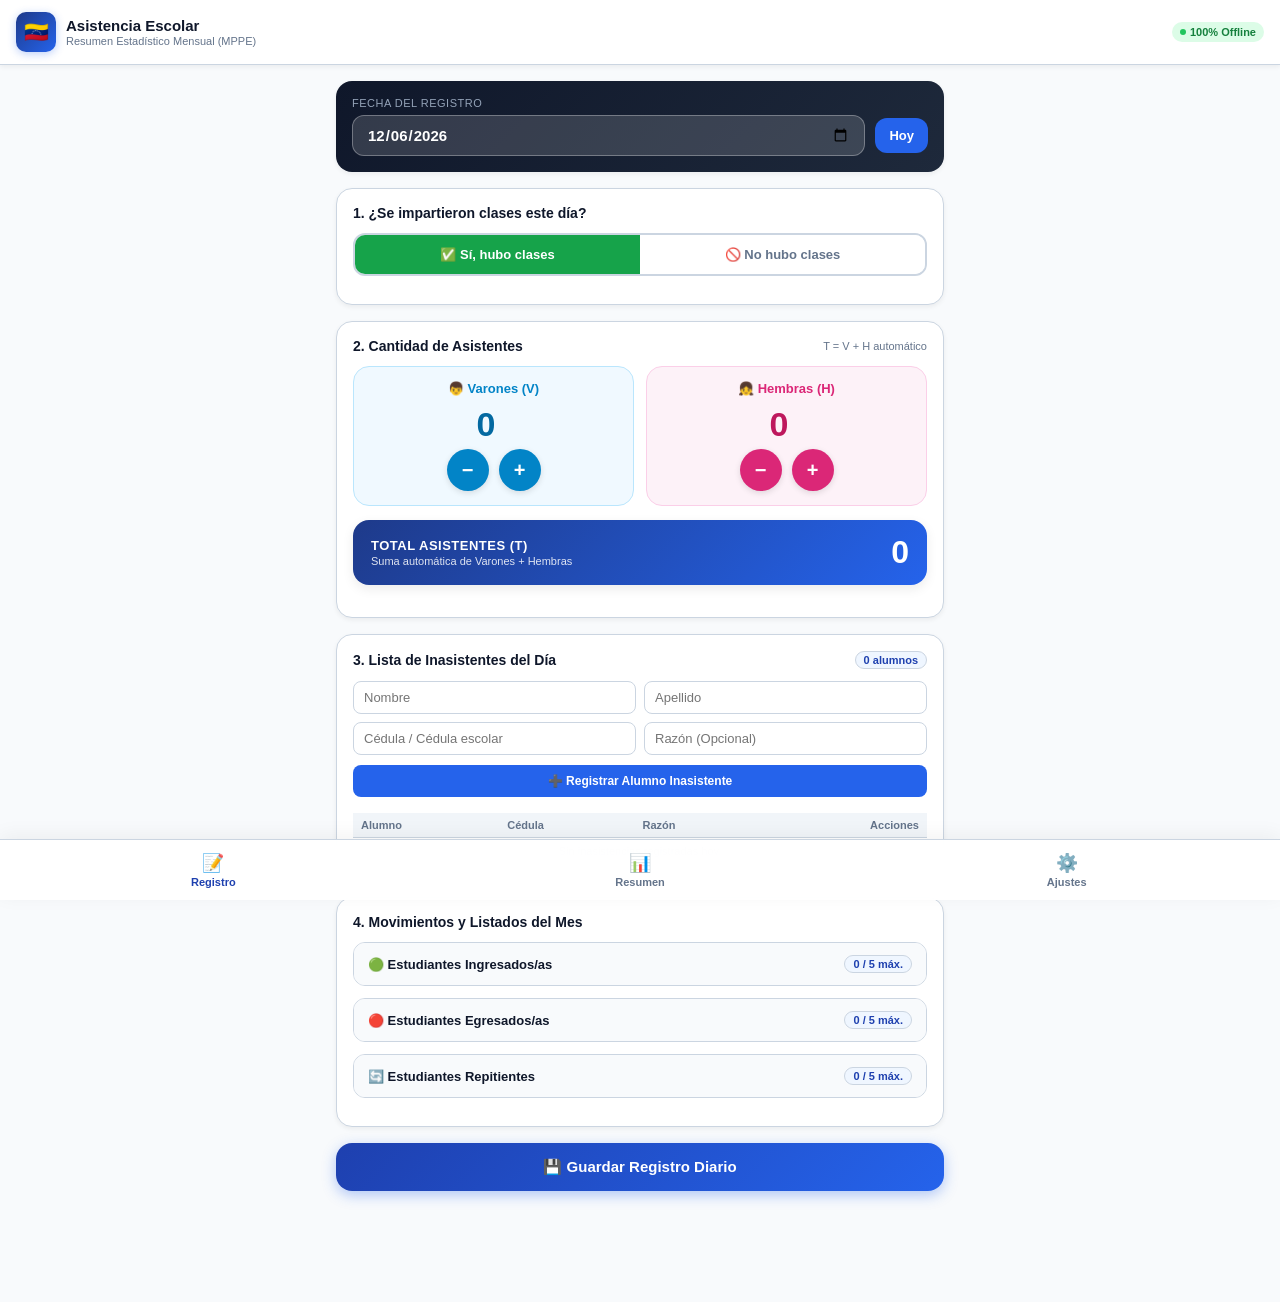
==== commit d179bfeb: "feat: edicion y confirmacion de borrado emergente para inasistentes, ingresados, egresados y repitie" ====
--- a/AsistenciaEscolar.html
+++ b/AsistenciaEscolar.html
@@ -480,19 +480,61 @@
       border-top: 1px solid var(--border);
     }
 
-    .btn-del-item {
-      background: #fee2e2;
-      color: #b91c1c;
-      border: none;
+    .btn-edit-item {
+      background: #eff6ff;
+      color: #1d4ed8;
+      border: 1px solid #bfdbfe;
       padding: 3px 6px;
       border-radius: 4px;
       font-size: 11px;
       cursor: pointer;
+      margin-right: 4px;
+      display: inline-flex;
+      align-items: center;
+      justify-content: center;
+    }
+
+    body.dark-mode .btn-edit-item {
+      background: #1e3a8a;
+      color: #93c5fd;
+      border-color: #3b82f6;
+    }
+
+    .btn-del-item {
+      background: #fee2e2;
+      color: #b91c1c;
+      border: 1px solid #fca5a5;
+      padding: 3px 6px;
+      border-radius: 4px;
+      font-size: 11px;
+      cursor: pointer;
+      display: inline-flex;
+      align-items: center;
+      justify-content: center;
     }
 
     body.dark-mode .btn-del-item {
       background: #7f1d1d;
       color: #fca5a5;
+      border-color: #991b1b;
+    }
+
+    .btn-modal-cancel {
+      flex: 1;
+      padding: 11px;
+      background: #f1f5f9;
+      color: var(--text-main);
+      border: 1px solid var(--border);
+      border-radius: var(--radius-md);
+      font-weight: 600;
+      font-size: 13px;
+      cursor: pointer;
+    }
+
+    body.dark-mode .btn-modal-cancel {
+      background: #334155;
+      color: #f8fafc;
+      border-color: #475569;
     }
 
     /* SAVE BUTTON */
@@ -896,7 +938,7 @@
                   <th>Alumno</th>
                   <th>Cédula</th>
                   <th>Razón</th>
-                  <th></th>
+                  <th style="text-align:right;">Acciones</th>
                 </tr>
               </thead>
               <tbody id="tbodyInasistentes">
@@ -936,12 +978,14 @@
             <button type="button" id="btnAddIngresado" class="btn-add-item" style="width: 100%; margin-bottom: 8px;">
               ➕ Agregar Estudiante Ingresado
             </button>
-            <table class="items-table">
-              <thead>
-                <tr><th>Nombre</th><th>Gen</th><th>Procedencia</th><th>Fecha</th><th></th></tr>
-              </thead>
-              <tbody id="tbodyIngresados"></tbody>
-            </table>
+            <div style="overflow-x: auto; margin-top: 8px;">
+              <table class="items-table">
+                <thead>
+                  <tr><th>Nombre</th><th>Gen</th><th>Procedencia</th><th>Fecha</th><th style="text-align:right;">Acciones</th></tr>
+                </thead>
+                <tbody id="tbodyIngresados"></tbody>
+              </table>
+            </div>
           </div>
         </details>
 
@@ -967,12 +1011,14 @@
             <button type="button" id="btnAddEgresado" class="btn-add-item" style="width: 100%; margin-bottom: 8px;">
               ➕ Agregar Estudiante Egresado
             </button>
-            <table class="items-table">
-              <thead>
-                <tr><th>Nombre</th><th>Gen</th><th>Plantel Aceptación</th><th>Fecha</th><th></th></tr>
-              </thead>
-              <tbody id="tbodyEgresados"></tbody>
-            </table>
+            <div style="overflow-x: auto; margin-top: 8px;">
+              <table class="items-table">
+                <thead>
+                  <tr><th>Nombre</th><th>Gen</th><th>Plantel Aceptación</th><th>Fecha</th><th style="text-align:right;">Acciones</th></tr>
+                </thead>
+                <tbody id="tbodyEgresados"></tbody>
+              </table>
+            </div>
           </div>
         </details>
 
@@ -998,12 +1044,14 @@
             <button type="button" id="btnAddRepitiente" class="btn-add-item" style="width: 100%; margin-bottom: 8px;">
               ➕ Agregar Estudiante Repitiente
             </button>
-            <table class="items-table">
-              <thead>
-                <tr><th>Nombre</th><th>Edad</th><th>Condición</th><th></th></tr>
-              </thead>
-              <tbody id="tbodyRepitientes"></tbody>
-            </table>
+            <div style="overflow-x: auto; margin-top: 8px;">
+              <table class="items-table">
+                <thead>
+                  <tr><th>Nombre</th><th>Edad</th><th>Condición</th><th style="text-align:right;">Acciones</th></tr>
+                </thead>
+                <tbody id="tbodyRepitientes"></tbody>
+              </table>
+            </div>
           </div>
         </details>
       </div>
@@ -1234,20 +1282,39 @@
         </button>
       </div>
 
-      <!-- RESPALDO JSON Y DEMO -->
+      <!-- RESPALDO Y COPIAS DE SEGURIDAD (GOOGLE DRIVE / EMAIL) -->
       <div class="card">
-        <div class="card-title">📦 Copia de Seguridad y Datos Demo</div>
+        <div class="card-title">☁️ Respaldo en Google Drive y Correo</div>
+        
+        <div style="margin-bottom: 12px;">
+          <label class="form-label" style="font-weight: 700; font-size: 12px; display: flex; align-items: center; gap: 5px;">
+            📧 Correo para Respaldo en Google Drive / Gmail:
+          </label>
+          <input type="email" id="inputBackupEmail" class="form-control" placeholder="ejemplo.docente@gmail.com" style="margin-bottom: 6px;">
+          
+          <div style="background: #eff6ff; border-left: 4px solid #3b82f6; padding: 10px 12px; border-radius: 6px; font-size: 11px; color: #1e40af; line-height: 1.45;">
+            💡 <strong>Recomendación de Seguridad:</strong> Le sugerimos registrar un <strong>correo secundario</strong> (exclusivo para respaldos o gestión escolar). De esta forma mantendrá organizadas sus copias de seguridad en Google Drive sin saturar su cuenta personal principal ni exponer datos privados.
+          </div>
+        </div>
+
         <div style="display: flex; flex-direction: column; gap: 8px;">
-          <button type="button" id="btnLoadDemoData" style="background:#16a34a; color:white; border:none; padding:10px; border-radius:var(--radius-md); font-weight:700; font-size:12px; cursor:pointer;">
-            ⚡ Cargar Datos de Demostración del Mes
+          <button type="button" id="btnCloudBackup" style="background: linear-gradient(135deg, #0284c7, #2563eb); color:white; border:none; padding:12px; border-radius:var(--radius-md); font-weight:700; font-size:13px; cursor:pointer; display:flex; align-items:center; justify-content:center; gap:8px; box-shadow: 0 2px 5px rgba(37,99,235,0.25);">
+            <svg style="width:18px;height:18px;fill:currentColor;" viewBox="0 0 24 24"><path d="M19.35 10.04C18.67 6.59 15.64 4 12 4 9.11 4 6.6 5.64 5.35 8.04 2.34 8.36 0 10.91 0 14c0 3.31 2.69 6 6 6h13c2.76 0 5-2.24 5-5 0-2.64-2.05-4.78-4.65-4.96zM14 13v4h-4v-4H7l5-5 5 5h-3z"/></svg>
+            Guardar Respaldo en Google Drive / Correo
           </button>
+
           <button type="button" id="btnExportBackup" style="background:#4f46e5; color:white; border:none; padding:10px; border-radius:var(--radius-md); font-weight:700; font-size:12px; cursor:pointer;">
-            ⬇️ Descargar Copia de Seguridad (.json)
+            ⬇️ Descargar Copia Local (.json)
           </button>
+
           <label style="background:#e0e7ff; color:#3730a3; border:1px dashed #6366f1; padding:10px; border-radius:var(--radius-md); font-weight:700; font-size:12px; cursor:pointer; text-align:center; display:block;">
             ⬆️ Restaurar Copia de Seguridad
             <input type="file" id="inputImportBackup" accept=".json" style="display: none;">
           </label>
+
+          <button type="button" id="btnLoadDemoData" style="background:#f1f5f9; color:#475569; border:1px solid #cbd5e1; padding:8px; border-radius:var(--radius-md); font-weight:600; font-size:11px; cursor:pointer; margin-top:4px;">
+            ⚡ Cargar Datos de Demostración del Mes
+          </button>
         </div>
       </div>
 
@@ -1314,6 +1381,96 @@
   </div>
 
   <!-- TOAST NOTIFICACIÓN -->
+    <!-- MODAL: RESPALDO GOOGLE DRIVE Y CORREO -->
+  <div id="modalCloudBackup" class="modal-overlay">
+    <div class="modal-container">
+      <div class="modal-header">
+        <h3 class="modal-title">☁️ Respaldo en Google Drive y Correo</h3>
+        <button type="button" id="btnCloseCloudModal" class="btn-close-modal">✕</button>
+      </div>
+
+      <div style="font-size:12px; color:var(--text-main); margin-bottom:12px; line-height:1.5;">
+        <div style="background:#f0fdf4; border:1px solid #bbf7d0; border-radius:8px; padding:10px; margin-bottom:10px; color:#166534;">
+          ✅ <strong>¡Copia de seguridad preparada con éxito!</strong>
+          <div id="cloudModalFileName" style="font-size:11px; color:#15803d; margin-top:3px; word-break:break-all;"></div>
+        </div>
+
+        <div style="background:#eff6ff; border:1px solid #bfdbfe; border-radius:8px; padding:10px; margin-bottom:12px;">
+          <div style="font-weight:700; color:#1e40af; margin-bottom:4px;">📧 Correo secundario registrado:</div>
+          <div id="cloudModalEmailDisplay" style="font-size:12px; font-weight:bold; color:#1d4ed8;">No especificado</div>
+          <div style="font-size:11px; color:#3b82f6; margin-top:4px;">
+            💡 <em>Consejo: Usar un correo secundario ayuda a mantener tus respaldos escolares en Google Drive ordenados y separados de tus correos personales.</em>
+          </div>
+        </div>
+
+        <p style="font-size:12px; color:var(--text-muted); margin-bottom:8px;">
+          Elige la acción que deseas realizar con el respaldo:
+        </p>
+      </div>
+
+      <div style="display:flex; flex-direction:column; gap:8px;">
+        <button type="button" id="btnActionShareNative" style="background:#2563eb; color:white; border:none; padding:11px; border-radius:var(--radius-md); font-weight:700; font-size:12px; cursor:pointer; display:flex; align-items:center; justify-content:center; gap:8px;">
+          📱 Compartir con Teléfono (Google Drive / Gmail / WhatsApp)
+        </button>
+
+        <button type="button" id="btnActionOpenDrive" style="background:#059669; color:white; border:none; padding:11px; border-radius:var(--radius-md); font-weight:700; font-size:12px; cursor:pointer; display:flex; align-items:center; justify-content:center; gap:8px;">
+          📂 Abrir Google Drive en el Navegador
+        </button>
+
+        <button type="button" id="btnActionSendEmail" style="background:#4f46e5; color:white; border:none; padding:11px; border-radius:var(--radius-md); font-weight:700; font-size:12px; cursor:pointer; display:flex; align-items:center; justify-content:center; gap:8px;">
+          ✉️ Enviar por Correo Electrónico
+        </button>
+
+        <button type="button" id="btnActionDownloadLocal" style="background:#f1f5f9; color:#334155; border:1px solid #cbd5e1; padding:10px; border-radius:var(--radius-md); font-weight:600; font-size:12px; cursor:pointer;">
+          ⬇️ Descargar Archivo en este Dispositivo
+        </button>
+      </div>
+    </div>
+  </div>
+
+
+    <!-- MODAL: CONFIRMACIÓN DE BORRADO -->
+  <div id="modalConfirmDelete" class="modal-overlay">
+    <div class="modal-container" style="max-width: 360px; text-align: center;">
+      <div style="width: 52px; height: 52px; border-radius: 50%; background: #fee2e2; color: #dc2626; display: flex; align-items: center; justify-content: center; font-size: 26px; margin: 0 auto 12px auto;">
+        ⚠️
+      </div>
+      <h3 class="modal-title" style="margin-bottom: 8px; justify-content: center; font-size: 16px;">¿Está seguro de eliminar?</h3>
+      <p id="confirmDeleteText" style="font-size: 13px; color: var(--text-muted); line-height: 1.45; margin-bottom: 18px;">
+        Esta acción no se puede deshacer.
+      </p>
+      <div style="display: flex; gap: 10px;">
+        <button type="button" id="btnCancelDelete" class="btn-modal-cancel">
+          Cancelar
+        </button>
+        <button type="button" id="btnConfirmDelete" style="flex: 1; padding: 11px; background: #dc2626; color: white; border: none; border-radius: var(--radius-md); font-weight: 700; font-size: 13px; cursor: pointer; box-shadow: 0 2px 6px rgba(220, 38, 38, 0.3);">
+          Sí, Eliminar
+        </button>
+      </div>
+    </div>
+  </div>
+
+  <!-- MODAL: EDITAR REGISTRO -->
+  <div id="modalEditRecord" class="modal-overlay">
+    <div class="modal-container" style="max-width: 440px;">
+      <div class="modal-header">
+        <h3 id="editRecordModalTitle" class="modal-title">✏️ Editar Registro</h3>
+        <button type="button" id="btnCloseEditRecordModal" class="btn-close-modal">✕</button>
+      </div>
+      <div id="editRecordFieldsContainer" style="display: flex; flex-direction: column; gap: 10px; margin-bottom: 16px;">
+        <!-- Los campos se generan dinámicamente según el tipo -->
+      </div>
+      <div style="display: flex; gap: 10px;">
+        <button type="button" id="btnCancelEditRecord" class="btn-modal-cancel">
+          Cancelar
+        </button>
+        <button type="button" id="btnSaveEditRecord" style="flex: 1; padding: 11px; background: #2563eb; color: white; border: none; border-radius: var(--radius-md); font-weight: 700; font-size: 13px; cursor: pointer; box-shadow: 0 2px 6px rgba(37, 99, 235, 0.3);">
+          Guardar Cambios
+        </button>
+      </div>
+    </div>
+  </div>
+
   <div id="toast" class="toast">Guardado correctamente</div>
 
   <!-- JAVASCRIPT EMBEBIDO AUTÓNOMO -->
@@ -1445,6 +1602,10 @@
         return this._addItem(STORE_INGRESADOS, data);
       }
 
+      async updateIngresado(item) {
+        return this._updateItem(STORE_INGRESADOS, item);
+      }
+
       async deleteIngresado(id) {
         return this._deleteItem(STORE_INGRESADOS, id);
       }
@@ -1464,6 +1625,10 @@
         return this._addItem(STORE_EGRESADOS, data);
       }
 
+      async updateEgresado(item) {
+        return this._updateItem(STORE_EGRESADOS, item);
+      }
+
       async deleteEgresado(id) {
         return this._deleteItem(STORE_EGRESADOS, id);
       }
@@ -1481,6 +1646,10 @@
         }
         data.mes = `${year}-${String(month).padStart(2, '0')}`;
         return this._addItem(STORE_REPITIENTES, data);
+      }
+
+      async updateRepitiente(item) {
+        return this._updateItem(STORE_REPITIENTES, item);
       }
 
       async deleteRepitiente(id) {
@@ -1543,6 +1712,32 @@
         }
       }
 
+      async _updateItem(storeName, item) {
+        await this.initPromise;
+        if (this.db) {
+          return new Promise((resolve, reject) => {
+            const tx = this.db.transaction([storeName], 'readwrite');
+            if (item.id && typeof item.id === 'string' && !isNaN(Number(item.id))) {
+              item.id = Number(item.id);
+            }
+            const req = tx.objectStore(storeName).put(item);
+            req.onsuccess = () => resolve(req.result);
+            req.onerror = () => reject(req.error);
+          });
+        } else {
+          const all = this._getLS(storeName);
+          for (const mes in all) {
+            const idx = all[mes].findIndex(x => x.id == item.id);
+            if (idx !== -1) {
+              all[mes][idx] = item;
+              break;
+            }
+          }
+          localStorage.setItem(storeName, JSON.stringify(all));
+          return item.id;
+        }
+      }
+
       /* CONFIGURACIÓN Y EDADES */
       async saveConfig(cfg) {
         localStorage.setItem('asistencia_mppe_config', JSON.stringify(cfg));
@@ -1568,6 +1763,7 @@
           matriculaH: 0,
           extranjerosV: 0,
           extranjerosH: 0,
+          backupEmail: '',
           edades: [
             { edad: 3, v: 0, h: 0 },
             { edad: 4, v: 0, h: 0 },
@@ -2573,6 +2769,18 @@
       const btnSaveConfig = document.getElementById('btnSaveConfig');
       const btnClearConfig = document.getElementById('btnClearConfig');
 
+            const inputBackupEmail = document.getElementById('inputBackupEmail');
+      const btnCloudBackup = document.getElementById('btnCloudBackup');
+      const modalCloudBackup = document.getElementById('modalCloudBackup');
+      const btnCloseCloudModal = document.getElementById('btnCloseCloudModal');
+      const cloudModalFileName = document.getElementById('cloudModalFileName');
+      const cloudModalEmailDisplay = document.getElementById('cloudModalEmailDisplay');
+      const btnActionShareNative = document.getElementById('btnActionShareNative');
+      const btnActionOpenDrive = document.getElementById('btnActionOpenDrive');
+      const btnActionSendEmail = document.getElementById('btnActionSendEmail');
+      const btnActionDownloadLocal = document.getElementById('btnActionDownloadLocal');
+      let currentBackupPayload = null;
+
       const btnLoadDemoData = document.getElementById('btnLoadDemoData');
       const btnExportBackup = document.getElementById('btnExportBackup');
       const inputImportBackup = document.getElementById('inputImportBackup');
@@ -2721,6 +2929,266 @@
         displayTotal.textContent = v + h;
       }
 
+      /* VENTANA EMERGENTE DE CONFIRMACIÓN DE BORRADO */
+      const modalConfirmDelete = document.getElementById('modalConfirmDelete');
+      const confirmDeleteText = document.getElementById('confirmDeleteText');
+      const btnCancelDelete = document.getElementById('btnCancelDelete');
+      const btnConfirmDelete = document.getElementById('btnConfirmDelete');
+      let pendingDeleteCallback = null;
+
+      function openDeleteConfirm(messageHtml, callback) {
+        if (!modalConfirmDelete) {
+          if (confirm('¿Está seguro de eliminar este registro?')) callback();
+          return;
+        }
+        confirmDeleteText.innerHTML = messageHtml;
+        pendingDeleteCallback = callback;
+        modalConfirmDelete.classList.add('active');
+      }
+
+      function closeDeleteConfirm() {
+        if (modalConfirmDelete) modalConfirmDelete.classList.remove('active');
+        pendingDeleteCallback = null;
+      }
+
+      if (btnCancelDelete) btnCancelDelete.addEventListener('click', closeDeleteConfirm);
+      if (modalConfirmDelete) {
+        modalConfirmDelete.addEventListener('click', (e) => {
+          if (e.target === modalConfirmDelete) closeDeleteConfirm();
+        });
+      }
+      if (btnConfirmDelete) {
+        btnConfirmDelete.addEventListener('click', async () => {
+          if (pendingDeleteCallback) {
+            const cb = pendingDeleteCallback;
+            closeDeleteConfirm();
+            await cb();
+          }
+        });
+      }
+
+      /* VENTANA EMERGENTE DE EDICIÓN DE REGISTROS */
+      const modalEditRecord = document.getElementById('modalEditRecord');
+      const editRecordModalTitle = document.getElementById('editRecordModalTitle');
+      const btnCloseEditRecordModal = document.getElementById('btnCloseEditRecordModal');
+      const btnCancelEditRecord = document.getElementById('btnCancelEditRecord');
+      const btnSaveEditRecord = document.getElementById('btnSaveEditRecord');
+      const editRecordFieldsContainer = document.getElementById('editRecordFieldsContainer');
+      let currentEditState = null;
+
+      function closeEditRecordModal() {
+        if (modalEditRecord) modalEditRecord.classList.remove('active');
+        currentEditState = null;
+      }
+
+      if (btnCloseEditRecordModal) btnCloseEditRecordModal.addEventListener('click', closeEditRecordModal);
+      if (btnCancelEditRecord) btnCancelEditRecord.addEventListener('click', closeEditRecordModal);
+      if (modalEditRecord) {
+        modalEditRecord.addEventListener('click', (e) => {
+          if (e.target === modalEditRecord) closeEditRecordModal();
+        });
+      }
+
+      function openEditRecordModal(type, target) {
+        if (!modalEditRecord) return;
+
+        if (type === 'inasistente') {
+          const item = currentInasistentes[target];
+          if (!item) return;
+          currentEditState = { type, idx: target };
+          editRecordModalTitle.textContent = '✏️ Editar Alumno Inasistente';
+          editRecordFieldsContainer.innerHTML = `
+            <div>
+              <label class="form-label" style="font-size:11px; font-weight:700;">Nombre:</label>
+              <input type="text" id="editInasNombre" class="form-control-sm" value="${escapeHtml(item.nombre || '')}">
+            </div>
+            <div>
+              <label class="form-label" style="font-size:11px; font-weight:700;">Apellido:</label>
+              <input type="text" id="editInasApellido" class="form-control-sm" value="${escapeHtml(item.apellido || '')}">
+            </div>
+            <div>
+              <label class="form-label" style="font-size:11px; font-weight:700;">Cédula / Cédula escolar:</label>
+              <input type="text" id="editInasCedula" class="form-control-sm" value="${escapeHtml(item.cedula || '')}">
+            </div>
+            <div>
+              <label class="form-label" style="font-size:11px; font-weight:700;">Razón de inasistencia (Opcional):</label>
+              <input type="text" id="editInasRazon" class="form-control-sm" value="${escapeHtml(item.razon || '')}">
+            </div>
+          `;
+          modalEditRecord.classList.add('active');
+          setTimeout(() => document.getElementById('editInasNombre')?.focus(), 100);
+        }
+        else if (type === 'ingresado') {
+          const item = currentMonthIngresados.find(x => x.id == target);
+          if (!item) return;
+          currentEditState = { type, id: target, item };
+          editRecordModalTitle.textContent = '✏️ Editar Estudiante Ingresado';
+          editRecordFieldsContainer.innerHTML = `
+            <div>
+              <label class="form-label" style="font-size:11px; font-weight:700;">Nombre y Apellido:</label>
+              <input type="text" id="editIngNombre" class="form-control-sm" value="${escapeHtml(item.nombreApellido || '')}">
+            </div>
+            <div>
+              <label class="form-label" style="font-size:11px; font-weight:700;">Género:</label>
+              <select id="editIngGen" class="form-control-sm">
+                <option value="V" ${item.genero === 'V' ? 'selected' : ''}>Varón (V)</option>
+                <option value="H" ${item.genero === 'H' ? 'selected' : ''}>Hembra (H)</option>
+              </select>
+            </div>
+            <div>
+              <label class="form-label" style="font-size:11px; font-weight:700;">Plantel de Procedencia:</label>
+              <input type="text" id="editIngPlantel" class="form-control-sm" value="${escapeHtml(item.plantelProcedencia || '')}">
+            </div>
+            <div>
+              <label class="form-label" style="font-size:11px; font-weight:700;">Fecha de Ingreso:</label>
+              <input type="date" id="editIngFecha" class="form-control-sm" value="${item.fecha || ''}">
+            </div>
+          `;
+          modalEditRecord.classList.add('active');
+          setTimeout(() => document.getElementById('editIngNombre')?.focus(), 100);
+        }
+        else if (type === 'egresado') {
+          const item = currentMonthEgresados.find(x => x.id == target);
+          if (!item) return;
+          currentEditState = { type, id: target, item };
+          editRecordModalTitle.textContent = '✏️ Editar Estudiante Egresado';
+          editRecordFieldsContainer.innerHTML = `
+            <div>
+              <label class="form-label" style="font-size:11px; font-weight:700;">Nombre y Apellido:</label>
+              <input type="text" id="editEgrNombre" class="form-control-sm" value="${escapeHtml(item.nombreApellido || '')}">
+            </div>
+            <div>
+              <label class="form-label" style="font-size:11px; font-weight:700;">Género:</label>
+              <select id="editEgrGen" class="form-control-sm">
+                <option value="V" ${item.genero === 'V' ? 'selected' : ''}>Varón (V)</option>
+                <option value="H" ${item.genero === 'H' ? 'selected' : ''}>Hembra (H)</option>
+              </select>
+            </div>
+            <div>
+              <label class="form-label" style="font-size:11px; font-weight:700;">Plantel Aceptación de Cupo:</label>
+              <input type="text" id="editEgrPlantel" class="form-control-sm" value="${escapeHtml(item.plantelAceptacion || '')}">
+            </div>
+            <div>
+              <label class="form-label" style="font-size:11px; font-weight:700;">Fecha de Egreso:</label>
+              <input type="date" id="editEgrFecha" class="form-control-sm" value="${item.fecha || ''}">
+            </div>
+          `;
+          modalEditRecord.classList.add('active');
+          setTimeout(() => document.getElementById('editEgrNombre')?.focus(), 100);
+        }
+        else if (type === 'repitiente') {
+          const item = currentMonthRepitientes.find(x => x.id == target);
+          if (!item) return;
+          currentEditState = { type, id: target, item };
+          editRecordModalTitle.textContent = '✏️ Editar Estudiante Repitiente';
+          editRecordFieldsContainer.innerHTML = `
+            <div>
+              <label class="form-label" style="font-size:11px; font-weight:700;">Nombre y Apellido:</label>
+              <input type="text" id="editRepNombre" class="form-control-sm" value="${escapeHtml(item.nombreApellido || '')}">
+            </div>
+            <div>
+              <label class="form-label" style="font-size:11px; font-weight:700;">Edad:</label>
+              <input type="number" id="editRepEdad" class="form-control-sm" min="3" max="25" value="${item.edad || ''}">
+            </div>
+            <div>
+              <label class="form-label" style="font-size:11px; font-weight:700;">Condición:</label>
+              <select id="editRepVez" class="form-control-sm">
+                <option value="1" ${String(item.condicion) === '1' ? 'selected' : ''}>1ª vez</option>
+                <option value="2" ${String(item.condicion) === '2' ? 'selected' : ''}>2ª vez</option>
+                <option value="3" ${String(item.condicion) === '3' ? 'selected' : ''}>3ª vez</option>
+              </select>
+            </div>
+          `;
+          modalEditRecord.classList.add('active');
+          setTimeout(() => document.getElementById('editRepNombre')?.focus(), 100);
+        }
+      }
+
+      if (btnSaveEditRecord) {
+        btnSaveEditRecord.addEventListener('click', async () => {
+          if (!currentEditState) return;
+          const { type } = currentEditState;
+
+          if (type === 'inasistente') {
+            const nom = document.getElementById('editInasNombre').value.trim();
+            const ape = document.getElementById('editInasApellido').value.trim();
+            const ced = document.getElementById('editInasCedula').value.trim();
+            const raz = document.getElementById('editInasRazon').value.trim();
+            if (!nom || !ape) {
+              alert('Ingrese al menos Nombre y Apellido del inasistente.');
+              return;
+            }
+            currentInasistentes[currentEditState.idx] = { nombre: nom, apellido: ape, cedula: ced, razon: raz };
+            const dailyRec = await window.attendanceDB.getDailyRecord(inputDate.value);
+            if (dailyRec) {
+              dailyRec.inasistentes = currentInasistentes;
+              await window.attendanceDB.saveDailyRecord(dailyRec);
+            }
+            renderInasistentesTable();
+            closeEditRecordModal();
+            showToast('Inasistente actualizado.');
+          }
+          else if (type === 'ingresado') {
+            const nom = document.getElementById('editIngNombre').value.trim();
+            const gen = document.getElementById('editIngGen').value;
+            const pla = document.getElementById('editIngPlantel').value.trim();
+            const fec = document.getElementById('editIngFecha').value;
+            if (!nom) {
+              alert('Ingrese Nombre y Apellido del ingresado.');
+              return;
+            }
+            const item = currentEditState.item;
+            item.nombreApellido = nom;
+            item.genero = gen;
+            item.plantelProcedencia = pla;
+            item.fecha = fec;
+            await window.attendanceDB.updateIngresado(item);
+            await refreshIngresadosTable();
+            await refreshMonthlySummary();
+            closeEditRecordModal();
+            showToast('Estudiante ingresado actualizado.');
+          }
+          else if (type === 'egresado') {
+            const nom = document.getElementById('editEgrNombre').value.trim();
+            const gen = document.getElementById('editEgrGen').value;
+            const pla = document.getElementById('editEgrPlantel').value.trim();
+            const fec = document.getElementById('editEgrFecha').value;
+            if (!nom) {
+              alert('Ingrese Nombre y Apellido del egresado.');
+              return;
+            }
+            const item = currentEditState.item;
+            item.nombreApellido = nom;
+            item.genero = gen;
+            item.plantelAceptacion = pla;
+            item.fecha = fec;
+            await window.attendanceDB.updateEgresado(item);
+            await refreshEgresadosTable();
+            await refreshMonthlySummary();
+            closeEditRecordModal();
+            showToast('Estudiante egresado actualizado.');
+          }
+          else if (type === 'repitiente') {
+            const nom = document.getElementById('editRepNombre').value.trim();
+            const eda = document.getElementById('editRepEdad').value;
+            const vez = document.getElementById('editRepVez').value;
+            if (!nom) {
+              alert('Ingrese Nombre y Apellido del repitiente.');
+              return;
+            }
+            const item = currentEditState.item;
+            item.nombreApellido = nom;
+            item.edad = eda;
+            item.condicion = vez;
+            await window.attendanceDB.updateRepitiente(item);
+            await refreshRepitientesTable();
+            await refreshMonthlySummary();
+            closeEditRecordModal();
+            showToast('Estudiante repitiente actualizado.');
+          }
+        });
+      }
+
       /* GESTIÓN DE INASISTENTES DEL DÍA */
       function renderInasistentesTable() {
         tbodyInasistentes.innerHTML = '';
@@ -2737,18 +3205,36 @@
             <td><strong>${escapeHtml(item.nombre)} ${escapeHtml(item.apellido)}</strong></td>
             <td>${escapeHtml(item.cedula || '-')}</td>
             <td style="font-size:11px; color:var(--text-muted);">${escapeHtml(item.razon || '-')}</td>
-            <td style="text-align:right;">
-              <button type="button" class="btn-del-item" data-idx="${idx}">🗑️</button>
+            <td style="text-align:right; white-space:nowrap;">
+              <button type="button" class="btn-edit-item" data-idx="${idx}" title="Editar">✏️</button>
+              <button type="button" class="btn-del-item" data-idx="${idx}" title="Eliminar">🗑️</button>
             </td>
           `;
           tbodyInasistentes.appendChild(tr);
         });
 
+        tbodyInasistentes.querySelectorAll('.btn-edit-item').forEach(b => {
+          b.addEventListener('click', () => {
+            const idx = parseInt(b.getAttribute('data-idx'));
+            openEditRecordModal('inasistente', idx);
+          });
+        });
+
         tbodyInasistentes.querySelectorAll('.btn-del-item').forEach(b => {
           b.addEventListener('click', () => {
-            const i = parseInt(b.getAttribute('data-idx'));
-            currentInasistentes.splice(i, 1);
-            renderInasistentesTable();
+            const idx = parseInt(b.getAttribute('data-idx'));
+            const item = currentInasistentes[idx];
+            const name = item ? `${item.nombre} ${item.apellido}` : 'este alumno';
+            openDeleteConfirm(`¿Está seguro de que desea eliminar a <strong>${escapeHtml(name)}</strong> de la lista de inasistentes de hoy?`, async () => {
+              currentInasistentes.splice(idx, 1);
+              const dailyRec = await window.attendanceDB.getDailyRecord(inputDate.value);
+              if (dailyRec) {
+                dailyRec.inasistentes = currentInasistentes;
+                await window.attendanceDB.saveDailyRecord(dailyRec);
+              }
+              renderInasistentesTable();
+              showToast('Alumno eliminado de la lista de inasistentes.');
+            });
           });
         });
       }
@@ -2793,16 +3279,32 @@
             <td style="text-align:center;">${escapeHtml(item.genero)}</td>
             <td>${escapeHtml(item.plantelProcedencia || '-')}</td>
             <td style="text-align:center;">${item.fecha ? item.fecha.split('-').reverse().join('/') : '-'}</td>
-            <td><button type="button" class="btn-del-item" data-id="${item.id}">🗑️</button></td>
+            <td style="text-align:right; white-space:nowrap;">
+              <button type="button" class="btn-edit-item" data-id="${item.id}" title="Editar">✏️</button>
+              <button type="button" class="btn-del-item" data-id="${item.id}" title="Eliminar">🗑️</button>
+            </td>
           `;
           tbodyIngresados.appendChild(tr);
         });
 
+        tbodyIngresados.querySelectorAll('.btn-edit-item').forEach(b => {
+          b.addEventListener('click', () => {
+            const id = b.getAttribute('data-id');
+            openEditRecordModal('ingresado', id);
+          });
+        });
+
         tbodyIngresados.querySelectorAll('.btn-del-item').forEach(b => {
-          b.addEventListener('click', async () => {
-            await window.attendanceDB.deleteIngresado(b.getAttribute('data-id'));
-            await refreshIngresadosTable();
-            showToast('Estudiante ingresado eliminado.');
+          b.addEventListener('click', () => {
+            const id = b.getAttribute('data-id');
+            const item = currentMonthIngresados.find(x => x.id == id);
+            const name = item ? item.nombreApellido : 'este estudiante';
+            openDeleteConfirm(`¿Está seguro de que desea eliminar al estudiante ingresado <strong>${escapeHtml(name)}</strong>?`, async () => {
+              await window.attendanceDB.deleteIngresado(id);
+              await refreshIngresadosTable();
+              await refreshMonthlySummary();
+              showToast('Estudiante ingresado eliminado.');
+            });
           });
         });
       }
@@ -2855,16 +3357,32 @@
             <td style="text-align:center;">${escapeHtml(item.genero)}</td>
             <td>${escapeHtml(item.plantelAceptacion || '-')}</td>
             <td style="text-align:center;">${item.fecha ? item.fecha.split('-').reverse().join('/') : '-'}</td>
-            <td><button type="button" class="btn-del-item" data-id="${item.id}">🗑️</button></td>
+            <td style="text-align:right; white-space:nowrap;">
+              <button type="button" class="btn-edit-item" data-id="${item.id}" title="Editar">✏️</button>
+              <button type="button" class="btn-del-item" data-id="${item.id}" title="Eliminar">🗑️</button>
+            </td>
           `;
           tbodyEgresados.appendChild(tr);
         });
 
+        tbodyEgresados.querySelectorAll('.btn-edit-item').forEach(b => {
+          b.addEventListener('click', () => {
+            const id = b.getAttribute('data-id');
+            openEditRecordModal('egresado', id);
+          });
+        });
+
         tbodyEgresados.querySelectorAll('.btn-del-item').forEach(b => {
-          b.addEventListener('click', async () => {
-            await window.attendanceDB.deleteEgresado(b.getAttribute('data-id'));
-            await refreshEgresadosTable();
-            showToast('Estudiante egresado eliminado.');
+          b.addEventListener('click', () => {
+            const id = b.getAttribute('data-id');
+            const item = currentMonthEgresados.find(x => x.id == id);
+            const name = item ? item.nombreApellido : 'este estudiante';
+            openDeleteConfirm(`¿Está seguro de que desea eliminar al estudiante egresado <strong>${escapeHtml(name)}</strong>?`, async () => {
+              await window.attendanceDB.deleteEgresado(id);
+              await refreshEgresadosTable();
+              await refreshMonthlySummary();
+              showToast('Estudiante egresado eliminado.');
+            });
           });
         });
       }
@@ -2916,16 +3434,32 @@
             <td>${escapeHtml(item.nombreApellido)}</td>
             <td style="text-align:center;">${escapeHtml(item.edad || '-')}</td>
             <td style="text-align:center; font-weight:bold;">${item.condicion}ª vez</td>
-            <td><button type="button" class="btn-del-item" data-id="${item.id}">🗑️</button></td>
+            <td style="text-align:right; white-space:nowrap;">
+              <button type="button" class="btn-edit-item" data-id="${item.id}" title="Editar">✏️</button>
+              <button type="button" class="btn-del-item" data-id="${item.id}" title="Eliminar">🗑️</button>
+            </td>
           `;
           tbodyRepitientes.appendChild(tr);
         });
 
+        tbodyRepitientes.querySelectorAll('.btn-edit-item').forEach(b => {
+          b.addEventListener('click', () => {
+            const id = b.getAttribute('data-id');
+            openEditRecordModal('repitiente', id);
+          });
+        });
+
         tbodyRepitientes.querySelectorAll('.btn-del-item').forEach(b => {
-          b.addEventListener('click', async () => {
-            await window.attendanceDB.deleteRepitiente(b.getAttribute('data-id'));
-            await refreshRepitientesTable();
-            showToast('Estudiante repitiente eliminado.');
+          b.addEventListener('click', () => {
+            const id = b.getAttribute('data-id');
+            const item = currentMonthRepitientes.find(x => x.id == id);
+            const name = item ? item.nombreApellido : 'este estudiante';
+            openDeleteConfirm(`¿Está seguro de que desea eliminar al estudiante repitiente <strong>${escapeHtml(name)}</strong>?`, async () => {
+              await window.attendanceDB.deleteRepitiente(id);
+              await refreshRepitientesTable();
+              await refreshMonthlySummary();
+              showToast('Estudiante repitiente eliminado.');
+            });
           });
         });
       }
@@ -3296,6 +3830,7 @@
         cfgMatriculaH.value = cfg.matriculaH || '';
         cfgExtranjerosV.value = cfg.extranjerosV || '';
         cfgExtranjerosH.value = cfg.extranjerosH || '';
+        if (inputBackupEmail) inputBackupEmail.value = cfg.backupEmail || '';
 
         currentConfigEdades = cfg.edades ? [...cfg.edades] : [];
         renderConfigAges(currentConfigEdades);
@@ -3326,6 +3861,7 @@
           matriculaH: parseInt(cfgMatriculaH.value, 10) || 0,
           extranjerosV: parseInt(cfgExtranjerosV.value, 10) || 0,
           extranjerosH: parseInt(cfgExtranjerosH.value, 10) || 0,
+          backupEmail: inputBackupEmail ? inputBackupEmail.value.trim() : '',
           edades
         };
 
@@ -3409,22 +3945,154 @@
         }
       });
 
-      // RESPALDO JSON
-      btnExportBackup.addEventListener('click', async () => {
+      // FUNCION GENERADORA DE RESPALDO JSON
+      async function prepareBackupData() {
         const y = selectYear.value;
         const m = selectMonth.value;
         const records = await window.attendanceDB.getRecordsByMonthYear(y, m);
         const cfg = await window.attendanceDB.getConfig();
-        const json = JSON.stringify({ version: '2.0', exportedAt: new Date().toISOString(), config: cfg, records }, null, 2);
+        const email = (inputBackupEmail ? inputBackupEmail.value : (cfg.backupEmail || '')).trim();
+        if (email && cfg.backupEmail !== email) {
+          cfg.backupEmail = email;
+          await window.attendanceDB.saveConfig(cfg);
+        }
+        const json = JSON.stringify({
+          version: '2.0',
+          type: 'ASISTENCIA_ESCOLAR_BACKUP_MPPE',
+          exportedAt: new Date().toISOString(),
+          mes: `${y}-${m}`,
+          backupEmail: email,
+          config: cfg,
+          records
+        }, null, 2);
+        const fileName = `Respaldo_Asistencia_MPPE_${y}_${m}.json`;
+        return { json, fileName, email, y, m };
+      }
+
+      function downloadBackupFile(json, fileName) {
         const blob = new Blob([json], { type: 'application/json' });
         const link = document.createElement('a');
         link.href = URL.createObjectURL(blob);
-        link.download = `Respaldo_Asistencia_MPPE_${y}_${m}.json`;
+        link.download = fileName;
         document.body.appendChild(link);
         link.click();
         document.body.removeChild(link);
-        showToast('Respaldo descargado.');
+      }
+
+      // RESPALDO LOCAL DIRECTO (.JSON)
+      btnExportBackup.addEventListener('click', async () => {
+        const b = await prepareBackupData();
+        downloadBackupFile(b.json, b.fileName);
+        showToast('Respaldo descargado correctamente.');
       });
+
+      // RESPALDO EN GOOGLE DRIVE Y CORREO
+      if (btnCloudBackup) {
+        btnCloudBackup.addEventListener('click', async () => {
+          currentBackupPayload = await prepareBackupData();
+          cloudModalFileName.textContent = `Archivo: ${currentBackupPayload.fileName}`;
+          if (currentBackupPayload.email) {
+            cloudModalEmailDisplay.textContent = currentBackupPayload.email;
+          } else {
+            cloudModalEmailDisplay.innerHTML = '<span style="color:#dc2626;">No configurado</span> (Escríbelo en el campo de arriba)';
+          }
+
+          // Si el navegador soporta compartir archivos nativos (Android / iOS):
+          if (navigator.canShare) {
+            try {
+              const blob = new Blob([currentBackupPayload.json], { type: 'application/json' });
+              const file = new File([blob], currentBackupPayload.fileName, { type: 'application/json' });
+              if (navigator.canShare({ files: [file] })) {
+                await navigator.share({
+                  title: `Respaldo Asistencia Escolar (${currentBackupPayload.m}/${currentBackupPayload.y})`,
+                  text: `Copia de seguridad del sistema de Asistencia Escolar. Guardar en Google Drive o enviar al correo ${currentBackupPayload.email || ''}.`,
+                  files: [file]
+                });
+                showToast('Respaldo compartido.');
+                return;
+              }
+            } catch (err) {
+              if (err.name !== 'AbortError') {
+                console.log('Fallo compartir nativo, abriendo modal:', err);
+              } else {
+                return; // Usuario canceló el share
+              }
+            }
+          }
+
+          // Abrir modal con opciones
+          modalCloudBackup.classList.add('active');
+        });
+      }
+
+      if (btnCloseCloudModal) {
+        btnCloseCloudModal.addEventListener('click', () => {
+          modalCloudBackup.classList.remove('active');
+        });
+      }
+
+      if (btnActionShareNative) {
+        btnActionShareNative.addEventListener('click', async () => {
+          if (!currentBackupPayload) currentBackupPayload = await prepareBackupData();
+          try {
+            const blob = new Blob([currentBackupPayload.json], { type: 'application/json' });
+            const file = new File([blob], currentBackupPayload.fileName, { type: 'application/json' });
+            if (navigator.canShare && navigator.canShare({ files: [file] })) {
+              await navigator.share({
+                title: `Respaldo Asistencia Escolar (${currentBackupPayload.m}/${currentBackupPayload.y})`,
+                text: `Copia de seguridad oficial MPPE para Google Drive / Correo ${currentBackupPayload.email || ''}.`,
+                files: [file]
+              });
+              modalCloudBackup.classList.remove('active');
+              showToast('Respaldo compartido.');
+            } else {
+              alert('Tu navegador no admite compartir archivos directamente desde esta ventana. Usa la opción "Abrir Google Drive" o "Descargar Archivo".');
+            }
+          } catch (err) {
+            if (err.name !== 'AbortError') alert('No se pudo compartir: ' + err.message);
+          }
+        });
+      }
+
+      if (btnActionOpenDrive) {
+        btnActionOpenDrive.addEventListener('click', async () => {
+          if (!currentBackupPayload) currentBackupPayload = await prepareBackupData();
+          downloadBackupFile(currentBackupPayload.json, currentBackupPayload.fileName);
+          showToast('Archivo descargado. Abriendo Google Drive...');
+          window.open('https://drive.google.com/drive/u/0/my-drive', '_blank');
+        });
+      }
+
+      if (btnActionSendEmail) {
+        btnActionSendEmail.addEventListener('click', async () => {
+          if (!currentBackupPayload) currentBackupPayload = await prepareBackupData();
+          let target = currentBackupPayload.email;
+          if (!target) {
+            target = prompt('Por favor ingrese su correo secundario para el respaldo:');
+            if (target) {
+              target = target.trim();
+              if (inputBackupEmail) inputBackupEmail.value = target;
+              const cfg = await window.attendanceDB.getConfig();
+              cfg.backupEmail = target;
+              await window.attendanceDB.saveConfig(cfg);
+            }
+          }
+          downloadBackupFile(currentBackupPayload.json, currentBackupPayload.fileName);
+          const mailSubject = encodeURIComponent(`Respaldo Asistencia Escolar - ${currentBackupPayload.m}/${currentBackupPayload.y}`);
+          const mailBody = encodeURIComponent(`Hola,\n\nSe ha generado el respaldo mensual del sistema de Asistencia Escolar (${currentBackupPayload.fileName}).\n\nPor favor adjunte el archivo JSON recién descargado en este correo para mantenerlo resguardado en su bandeja de entrada o en Google Drive.\n\nFecha de exportación: ${new Date().toLocaleString()}`);
+          const mailto = `mailto:${target || ''}?subject=${mailSubject}&body=${mailBody}`;
+          window.location.href = mailto;
+          showToast('Abriendo gestor de correo...');
+        });
+      }
+
+      if (btnActionDownloadLocal) {
+        btnActionDownloadLocal.addEventListener('click', async () => {
+          if (!currentBackupPayload) currentBackupPayload = await prepareBackupData();
+          downloadBackupFile(currentBackupPayload.json, currentBackupPayload.fileName);
+          showToast('Respaldo descargado en el dispositivo.');
+        });
+      }
 
       inputImportBackup.addEventListener('change', (e) => {
         const file = e.target.files[0];
